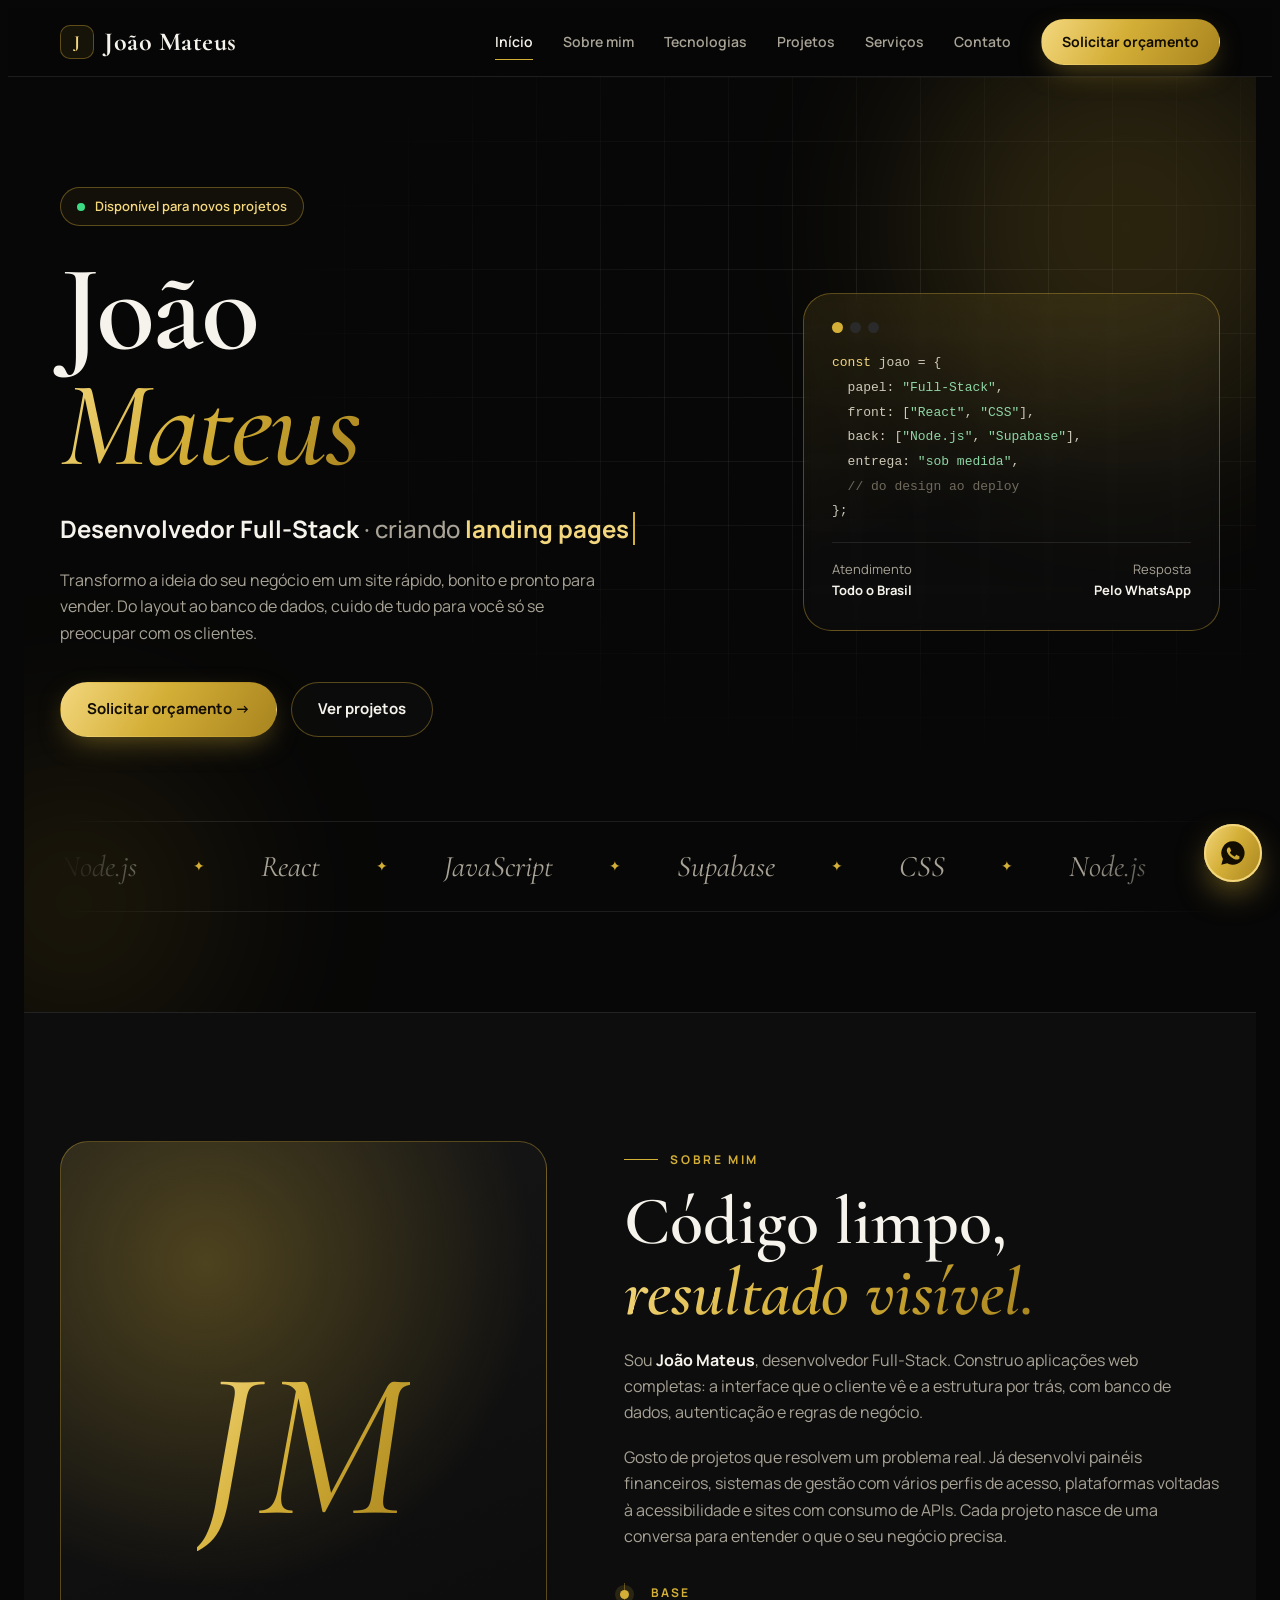
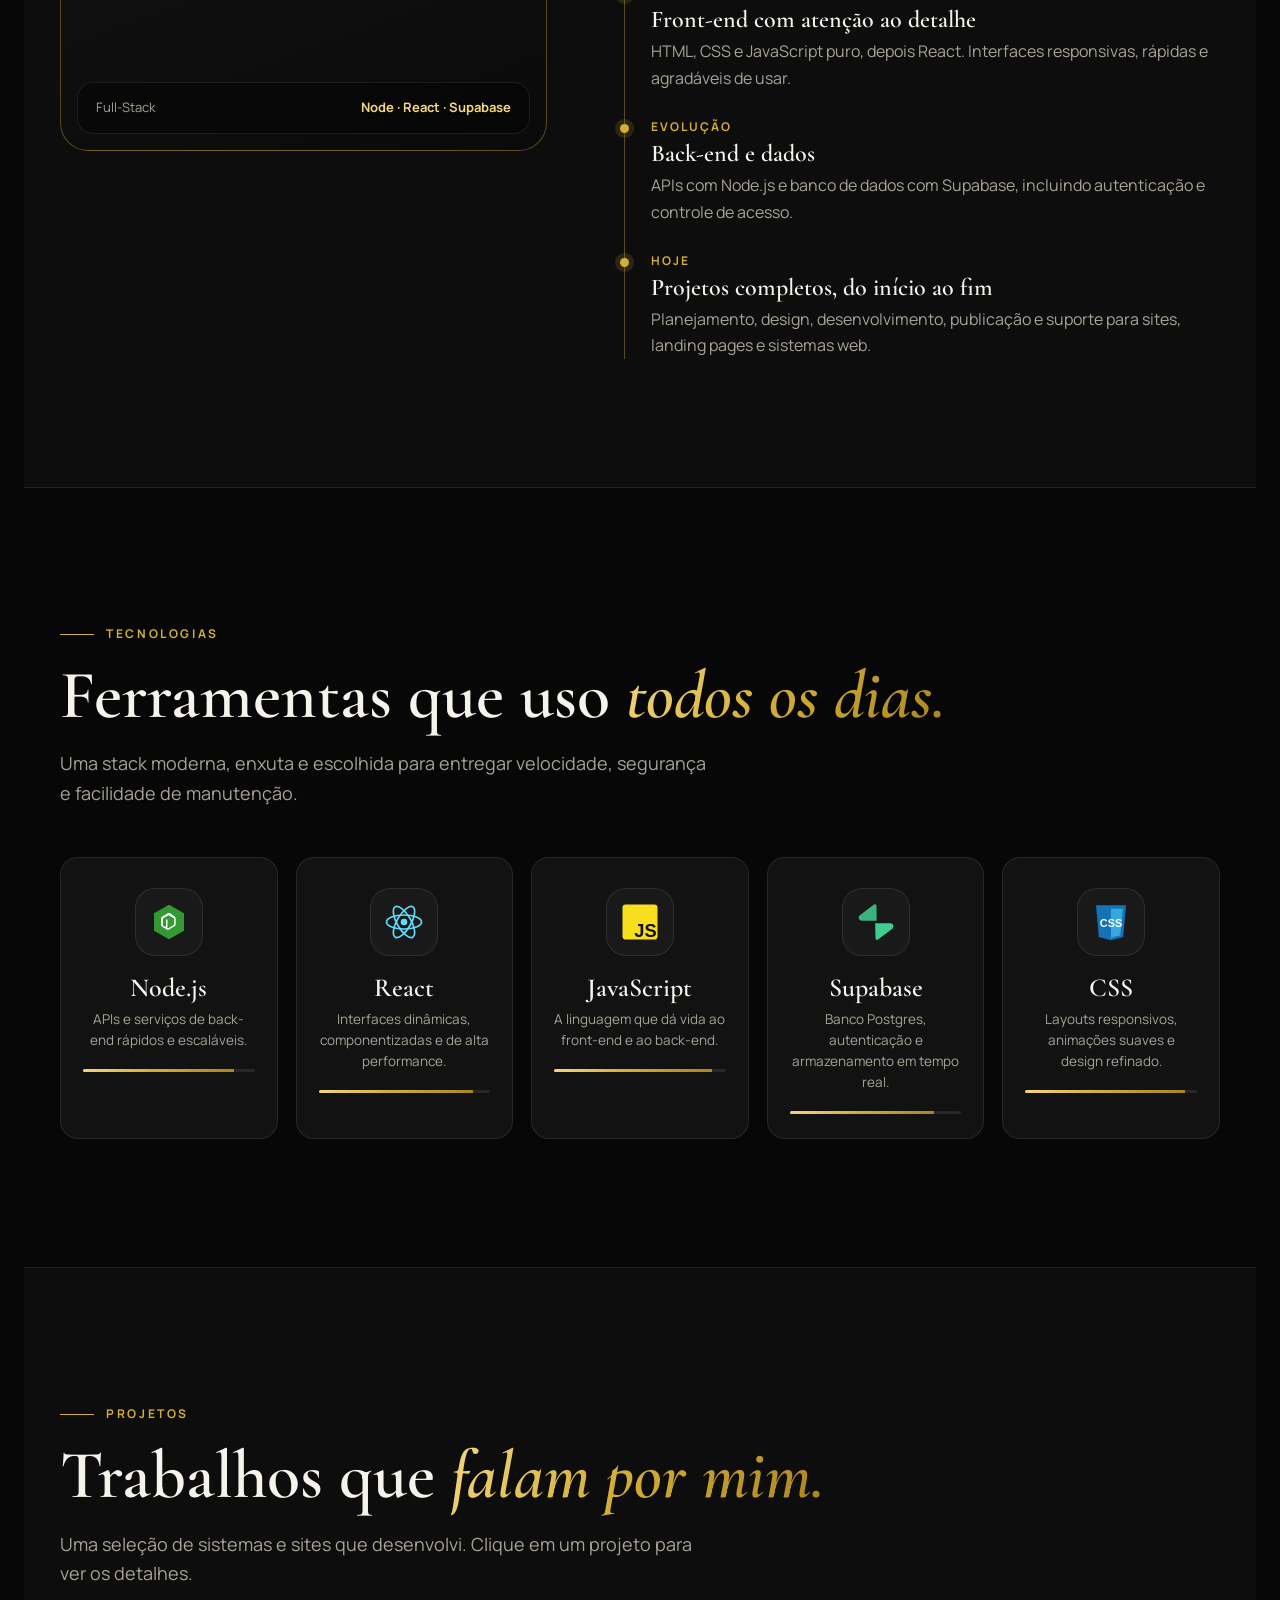
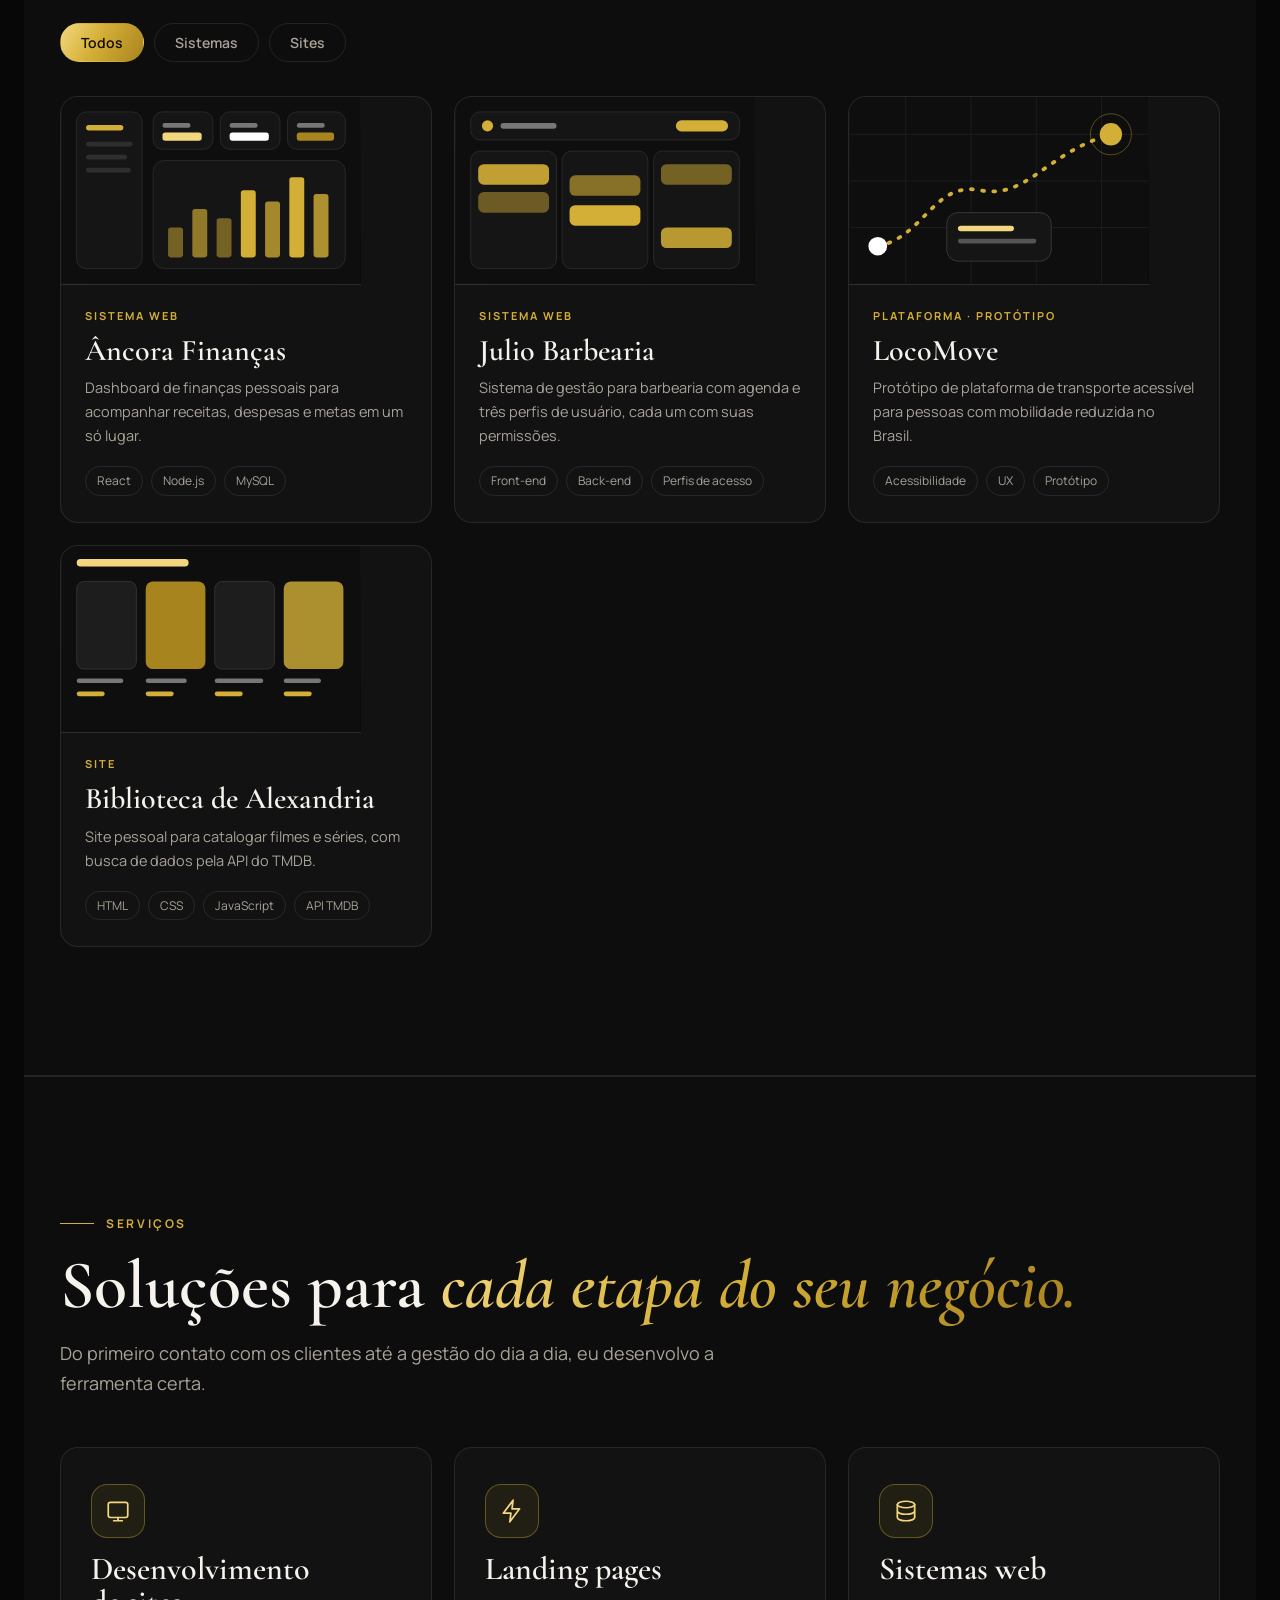
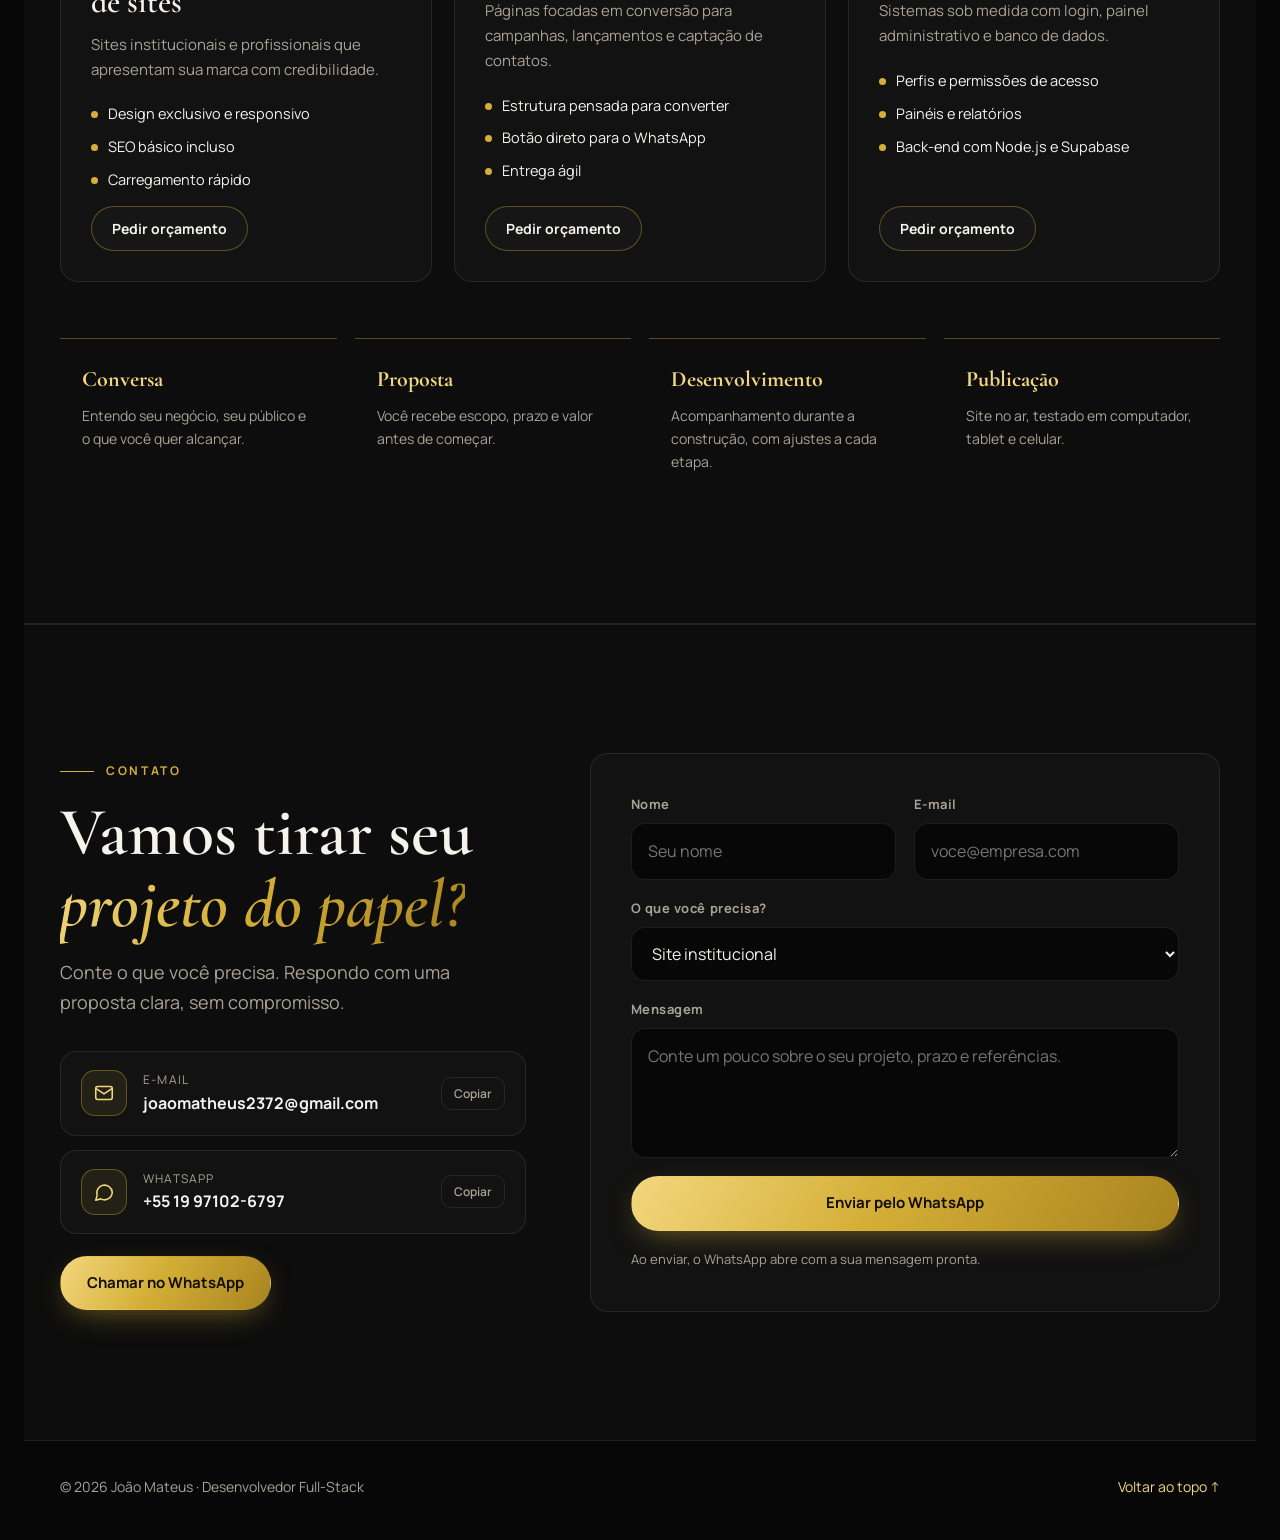
==== jm.html @ 93f143b0 "Add files via upload" ====
<!doctype html>
<html lang="pt-BR">
<head>
<meta charset="utf-8">
<meta name="viewport" content="width=device-width, initial-scale=1">
<title>João Mateus Dev</title>
<meta name="claude:viewport-fit-sides" content="cover">
<meta name="description" content="João Mateus, desenvolvedor Full-Stack. Sites, landing pages e sistemas web sob medida com Node.js, React, JavaScript, Supabase e CSS. Peça seu orçamento.">
<meta name="keywords" content="desenvolvedor full-stack, criação de sites, landing page, sistemas web, React, Node.js, Supabase, freelancer">
<meta name="author" content="João Mateus">
<meta property="og:title" content="João Mateus | Desenvolvedor Full-Stack">
<meta property="og:description" content="Sites, landing pages e sistemas web sob medida. Peça seu orçamento.">
<meta property="og:type" content="website">
<meta property="og:locale" content="pt_BR">
<script type="application/ld+json">{"@context":"https://schema.org","@type":"Person","name":"João Mateus","jobTitle":"Desenvolvedor Full-Stack","email":"joaomatheus2372@gmail.com","telephone":"+55 19 97102-6797","knowsAbout":["Node.js","React","JavaScript","Supabase","CSS"]}</script>
<link rel="preconnect" href="https://fonts.googleapis.com">
<link rel="preconnect" href="https://fonts.gstatic.com" crossorigin>
<link rel="stylesheet" href="https://fonts.googleapis.com/css2?family=Cormorant+Garamond:ital,wght@0,500;0,600;0,700;1,500;1,600&family=Manrope:wght@400;500;600;700;800&display=swap">
<link rel="stylesheet" href="css/style.css">
<script src="js/main.js" defer></script>
</head>
<body>

<header class="nav">
  <div class="nav-in">
    <a href="#inicio" class="logo" aria-label="João Mateus, início"><i>J</i>João Mateus</a>
    <nav class="menu" id="menu" aria-label="Principal">
      <a class="l on" href="#inicio">Início</a>
      <a class="l" href="#sobre">Sobre mim</a>
      <a class="l" href="#tecnologias">Tecnologias</a>
      <a class="l" href="#projetos">Projetos</a>
      <a class="l" href="#servicos">Serviços</a>
      <a class="l" href="#contato">Contato</a>
      <a class="btn btn-gold sm" href="#contato">Solicitar orçamento</a>
    </nav>
    <button class="burger" id="burger" aria-label="Abrir menu" aria-expanded="false">☰</button>
  </div>
</header>

<main>
<!-- INÍCIO -->
<section id="inicio">
  <div class="hero-bg" aria-hidden="true"><div class="orb a"></div><div class="orb b"></div></div>
  <div class="wrap">
    <div class="hero-grid">
      <div class="hero">
        <span class="badge up"><span class="dot"></span>Disponível para novos projetos</span>
        <h1 class="up d1">João<br><em class="gold">Mateus</em></h1>
        <p class="role up d2"><b>Desenvolvedor Full-Stack</b> · criando <span class="typed" id="typed">sistemas web</span></p>
        <p class="sub up d3">Transformo a ideia do seu negócio em um site rápido, bonito e pronto para vender. Do layout ao banco de dados, cuido de tudo para você só se preocupar com os clientes.</p>
        <div class="cta up d4">
          <a class="btn btn-gold" href="#contato">Solicitar orçamento →</a>
          <a class="btn btn-line" href="#projetos">Ver projetos</a>
        </div>
      </div>
      <aside class="hero-card up d3" aria-label="Resumo">
        <div class="dots" aria-hidden="true"><i></i><i></i><i></i></div>
        <div class="code" aria-hidden="true">
<span class="k">const</span> joao = {<br>
&nbsp;&nbsp;papel: <span class="s">"Full-Stack"</span>,<br>
&nbsp;&nbsp;front: [<span class="s">"React"</span>, <span class="s">"CSS"</span>],<br>
&nbsp;&nbsp;back: [<span class="s">"Node.js"</span>, <span class="s">"Supabase"</span>],<br>
&nbsp;&nbsp;entrega: <span class="s">"sob medida"</span>,<br>
&nbsp;&nbsp;<span class="c">// do design ao deploy</span><br>
};</div>
        <div class="avail"><span>Atendimento<br><strong>Todo o Brasil</strong></span><span class="avail-response">Resposta<br><strong>Pelo WhatsApp</strong></span></div>
      </aside>
    </div>
    <div class="marquee" aria-hidden="true">
      <div class="track">
        <span>Node.js</span><span>React</span><span>JavaScript</span><span>Supabase</span><span>CSS</span>
        <span>Node.js</span><span>React</span><span>JavaScript</span><span>Supabase</span><span>CSS</span>
        <span>Node.js</span><span>React</span><span>JavaScript</span><span>Supabase</span><span>CSS</span>
        <span>Node.js</span><span>React</span><span>JavaScript</span><span>Supabase</span><span>CSS</span>
      </div>
    </div>
  </div>
</section>

<!-- SOBRE -->
<section id="sobre">
  <div class="wrap about">
    <div class="portrait rv" aria-hidden="true">
      <span class="mono gold">JM</span>
      <div class="tag"><span>Full-Stack</span><b>Node · React · Supabase</b></div>
    </div>
    <div class="rv">
      <span class="eyebrow">Sobre mim</span>
      <h2 class="h2">Código limpo, <em class="gold">resultado visível.</em></h2>
      <p>Sou <strong>João Mateus</strong>, desenvolvedor Full-Stack. Construo aplicações web completas: a interface que o cliente vê e a estrutura por trás, com banco de dados, autenticação e regras de negócio.</p>
      <p>Gosto de projetos que resolvem um problema real. Já desenvolvi painéis financeiros, sistemas de gestão com vários perfis de acesso, plataformas voltadas à acessibilidade e sites com consumo de APIs. Cada projeto nasce de uma conversa para entender o que o seu negócio precisa.</p>
      <div class="timeline">
        <div class="tl"><small>Base</small><h3>Front-end com atenção ao detalhe</h3><p>HTML, CSS e JavaScript puro, depois React. Interfaces responsivas, rápidas e agradáveis de usar.</p></div>
        <div class="tl"><small>Evolução</small><h3>Back-end e dados</h3><p>APIs com Node.js e banco de dados com Supabase, incluindo autenticação e controle de acesso.</p></div>
        <div class="tl"><small>Hoje</small><h3>Projetos completos, do início ao fim</h3><p>Planejamento, design, desenvolvimento, publicação e suporte para sites, landing pages e sistemas web.</p></div>
      </div>
    </div>
  </div>
</section>

<!-- TECNOLOGIAS -->
<section id="tecnologias">
  <div class="wrap">
    <span class="eyebrow rv">Tecnologias</span>
    <h2 class="h2 rv">Ferramentas que uso <em class="gold">todos os dias.</em></h2>
    <p class="lead rv">Uma stack moderna, enxuta e escolhida para entregar velocidade, segurança e facilidade de manutenção.</p>
    <div class="tech-grid">
      <article class="card tech rv" data-tilt>
        <div class="ico"><svg viewBox="0 0 24 24" aria-hidden="true"><path d="M12 1.6 3 6.8v10.4l9 5.2 9-5.2V6.8z" fill="#339933"/><path d="M12 6.6c-.3 0-.5.1-.7.2L8 8.7c-.4.2-.7.7-.7 1.2v3.8c0 .5.3 1 .7 1.2l1 .6c.5.2.7.2.9.2.8 0 1.2-.5 1.2-1.3v-3.7c0-.1-.1-.2-.2-.2h-.5c-.1 0-.2.1-.2.2v3.7c0 .3-.3.6-.7.4l-1-.6c0 0-.1-.1-.1-.1V9.9l3.3-1.9h.1l3.3 1.9v3.8l-3.3 1.9c-.1.1-.3.1-.4 0l-.8-.5c-.1 0-.1 0-.2 0-.4.2-.5.3-.9.4-.1 0-.2.1 0 .3l1.100.7c.2.100.5.2.7.2.3 0 .5-.1.7-.2l3.300-1.900c.4-.2.7-.7.7-1.200V9.900c0-.5-.3-1-.7-1.200L12.700 6.800c-.2-.1-.4-.2-.7-.2z" fill="#fff"/></svg></div>
        <h3>Node.js</h3><p>APIs e serviços de back-end rápidos e escaláveis.</p>
        <div class="bar"><i class="level-88"></i></div>
      </article>
      <article class="card tech rv" data-tilt>
        <div class="ico"><svg viewBox="-12 -12 24 24" aria-hidden="true"><g fill="none" stroke="#61DAFB" stroke-width="1"><ellipse rx="10.5" ry="4.2"/><ellipse rx="10.5" ry="4.2" transform="rotate(60)"/><ellipse rx="10.5" ry="4.2" transform="rotate(120)"/></g><circle r="2" fill="#61DAFB"/></svg></div>
        <h3>React</h3><p>Interfaces dinâmicas, componentizadas e de alta performance.</p>
        <div class="bar"><i class="level-90"></i></div>
      </article>
      <article class="card tech rv" data-tilt>
        <div class="ico"><svg viewBox="0 0 24 24" aria-hidden="true"><rect x="1.5" y="1.5" width="21" height="21" rx="2" fill="#F7DF1E"/><text x="22" y="21" text-anchor="end" font-family="Arial,sans-serif" font-weight="800" font-size="11" fill="#111">JS</text></svg></div>
        <h3>JavaScript</h3><p>A linguagem que dá vida ao front-end e ao back-end.</p>
        <div class="bar"><i class="level-92"></i></div>
      </article>
      <article class="card tech rv" data-tilt>
        <div class="ico"><svg viewBox="0 0 24 24" aria-hidden="true"><path d="M13.4 22.3c-.5.7-1.7.3-1.7-.6l-.2-8.900h9.100c1.600 0 2.500 1.900 1.400 3.100z" fill="#3ECF8E"/><path d="M10.600 1.700c.5-.7 1.700-.3 1.700.6l.1 8.900H3.500c-1.600 0-2.500-1.900-1.400-3.100z" fill="#3ECF8E" opacity=".85"/></svg></div>
        <h3>Supabase</h3><p>Banco Postgres, autenticação e armazenamento em tempo real.</p>
        <div class="bar"><i class="level-84"></i></div>
      </article>
      <article class="card tech rv" data-tilt>
        <div class="ico"><svg viewBox="0 0 24 24" aria-hidden="true"><path d="M3 2l1.700 19L12 23l7.300-2L21 2z" fill="#1572B6"/><path d="M12 4v17.600l5.600-1.600L19.100 4z" fill="#33A9DC"/><text x="12" y="15" text-anchor="middle" font-family="Arial,sans-serif" font-weight="800" font-size="6.500" fill="#fff">CSS</text></svg></div>
        <h3>CSS</h3><p>Layouts responsivos, animações suaves e design refinado.</p>
        <div class="bar"><i class="level-93"></i></div>
      </article>
    </div>
  </div>
</section>

<!-- PROJETOS -->
<section id="projetos">
  <div class="wrap">
    <span class="eyebrow rv">Projetos</span>
    <h2 class="h2 rv">Trabalhos que <em class="gold">falam por mim.</em></h2>
    <p class="lead rv">Uma seleção de sistemas e sites que desenvolvi. Clique em um projeto para ver os detalhes.</p>
    <div class="filters rv" role="group" aria-label="Filtrar projetos">
      <button class="chip" data-f="all" aria-pressed="true">Todos</button>
      <button class="chip" data-f="sistema" aria-pressed="false">Sistemas</button>
      <button class="chip" data-f="site" aria-pressed="false">Sites</button>
    </div>
    <div class="proj-grid">
      <button class="card proj rv" data-cat="sistema" data-id="ancora" aria-label="Abrir detalhes de Âncora Finanças">
        <div class="shot"><svg viewBox="0 0 320 200" aria-hidden="true"><rect width="320" height="200" fill="#0e0e0e"/><rect x="16" y="16" width="70" height="168" rx="10" fill="#151515" stroke="#2a2a2a"/><rect x="26" y="30" width="40" height="6" rx="3" fill="#d4af37"/><rect x="26" y="48" width="50" height="5" rx="2.500" fill="#2e2e2e"/><rect x="26" y="62" width="44" height="5" rx="2.500" fill="#2e2e2e"/><rect x="26" y="76" width="48" height="5" rx="2.500" fill="#2e2e2e"/><rect x="98" y="16" width="64" height="40" rx="10" fill="#151515" stroke="#2a2a2a"/><rect x="108" y="28" width="30" height="5" rx="2.500" fill="#777"/><rect x="108" y="38" width="42" height="9" rx="3" fill="#f3d77e"/><rect x="170" y="16" width="64" height="40" rx="10" fill="#151515" stroke="#2a2a2a"/><rect x="180" y="28" width="30" height="5" rx="2.500" fill="#777"/><rect x="180" y="38" width="42" height="9" rx="3" fill="#fff"/><rect x="242" y="16" width="62" height="40" rx="10" fill="#151515" stroke="#2a2a2a"/><rect x="252" y="28" width="30" height="5" rx="2.500" fill="#777"/><rect x="252" y="38" width="40" height="9" rx="3" fill="#a8841f"/><rect x="98" y="68" width="206" height="116" rx="12" fill="#151515" stroke="#2a2a2a"/><g fill="#d4af37"><rect x="114" y="140" width="16" height="32" rx="3" opacity=".5"/><rect x="140" y="120" width="16" height="52" rx="3" opacity=".65"/><rect x="166" y="130" width="16" height="42" rx="3" opacity=".5"/><rect x="192" y="100" width="16" height="72" rx="3"/><rect x="218" y="112" width="16" height="60" rx="3" opacity=".75"/><rect x="244" y="86" width="16" height="86" rx="3"/><rect x="270" y="104" width="16" height="68" rx="3" opacity=".8"/></g></svg></div>
        <div class="proj-body"><small>Sistema web</small><h3>Âncora Finanças</h3><p>Dashboard de finanças pessoais para acompanhar receitas, despesas e metas em um só lugar.</p><div class="tags"><span>React</span><span>Node.js</span><span>MySQL</span></div></div>
      </button>
      <button class="card proj rv" data-cat="sistema" data-id="barbearia" aria-label="Abrir detalhes de Julio Barbearia">
        <div class="shot"><svg viewBox="0 0 320 200" aria-hidden="true"><rect width="320" height="200" fill="#0e0e0e"/><rect x="16" y="16" width="288" height="30" rx="10" fill="#151515" stroke="#2a2a2a"/><circle cx="34" cy="31" r="6" fill="#d4af37"/><rect x="48" y="28" width="60" height="6" rx="3" fill="#777"/><rect x="236" y="25" width="56" height="12" rx="6" fill="#d4af37"/><g stroke="#2a2a2a" fill="#151515"><rect x="16" y="58" width="92" height="126" rx="10"/><rect x="114" y="58" width="92" height="126" rx="10"/><rect x="212" y="58" width="92" height="126" rx="10"/></g><g fill="#d4af37"><rect x="24" y="72" width="76" height="22" rx="6" opacity=".9"/><rect x="24" y="102" width="76" height="22" rx="6" opacity=".45"/><rect x="122" y="84" width="76" height="22" rx="6" opacity=".6"/><rect x="122" y="116" width="76" height="22" rx="6"/><rect x="220" y="72" width="76" height="22" rx="6" opacity=".5"/><rect x="220" y="140" width="76" height="22" rx="6" opacity=".85"/></g></svg></div>
        <div class="proj-body"><small>Sistema web</small><h3>Julio Barbearia</h3><p>Sistema de gestão para barbearia com agenda e três perfis de usuário, cada um com suas permissões.</p><div class="tags"><span>Front-end</span><span>Back-end</span><span>Perfis de acesso</span></div></div>
      </button>
      <button class="card proj rv" data-cat="sistema" data-id="locomove" aria-label="Abrir detalhes de LocoMove">
        <div class="shot"><svg viewBox="0 0 320 200" aria-hidden="true"><rect width="320" height="200" fill="#0e0e0e"/><g stroke="#1f1f1f" stroke-width="1"><path d="M0 40H320M0 90H320M0 140H320M60 0V200M130 0V200M200 0V200M270 0V200"/></g><path d="M30 160C80 150 90 90 140 100S210 60 280 40" fill="none" stroke="#d4af37" stroke-width="4" stroke-linecap="round" stroke-dasharray="2 10"/><circle cx="30" cy="160" r="10" fill="#fff"/><circle cx="280" cy="40" r="12" fill="#d4af37"/><circle cx="280" cy="40" r="22" fill="none" stroke="#d4af37" opacity=".4"/><rect x="104" y="124" width="112" height="52" rx="12" fill="#151515" stroke="#3a3a3a"/><rect x="116" y="138" width="60" height="6" rx="3" fill="#f3d77e"/><rect x="116" y="152" width="84" height="5" rx="2.500" fill="#555"/></svg></div>
        <div class="proj-body"><small>Plataforma · Protótipo</small><h3>LocoMove</h3><p>Protótipo de plataforma de transporte acessível para pessoas com mobilidade reduzida no Brasil.</p><div class="tags"><span>Acessibilidade</span><span>UX</span><span>Protótipo</span></div></div>
      </button>
      <button class="card proj rv" data-cat="site" data-id="biblioteca" aria-label="Abrir detalhes de Biblioteca de Alexandria">
        <div class="shot"><svg viewBox="0 0 320 200" aria-hidden="true"><rect width="320" height="200" fill="#0e0e0e"/><rect x="16" y="14" width="120" height="8" rx="4" fill="#f3d77e"/><g><rect x="16" y="38" width="64" height="94" rx="8" fill="#1d1d1d" stroke="#333"/><rect x="90" y="38" width="64" height="94" rx="8" fill="#a8841f"/><rect x="164" y="38" width="64" height="94" rx="8" fill="#1d1d1d" stroke="#333"/><rect x="238" y="38" width="64" height="94" rx="8" fill="#d4af37" opacity=".8"/></g><g fill="#777"><rect x="16" y="142" width="50" height="5" rx="2.500"/><rect x="90" y="142" width="44" height="5" rx="2.500"/><rect x="164" y="142" width="52" height="5" rx="2.500"/><rect x="238" y="142" width="40" height="5" rx="2.500"/></g><g fill="#d4af37"><rect x="16" y="156" width="30" height="5" rx="2.500"/><rect x="90" y="156" width="30" height="5" rx="2.500"/><rect x="164" y="156" width="30" height="5" rx="2.500"/><rect x="238" y="156" width="30" height="5" rx="2.500"/></g></svg></div>
        <div class="proj-body"><small>Site</small><h3>Biblioteca de Alexandria</h3><p>Site pessoal para catalogar filmes e séries, com busca de dados pela API do TMDB.</p><div class="tags"><span>HTML</span><span>CSS</span><span>JavaScript</span><span>API TMDB</span></div></div>
      </button>
    </div>
  </div>
</section>

<!-- SERVIÇOS -->
<section id="servicos">
  <div class="wrap">
    <span class="eyebrow rv">Serviços</span>
    <h2 class="h2 rv">Soluções para <em class="gold">cada etapa do seu negócio.</em></h2>
    <p class="lead rv">Do primeiro contato com os clientes até a gestão do dia a dia, eu desenvolvo a ferramenta certa.</p>
    <div class="srv-grid">
      <article class="card srv rv">
        <div class="n"><svg viewBox="0 0 24 24" aria-hidden="true"><rect x="3" y="4" width="18" height="14" rx="2"/><path d="M8 21h8M12 18v3"/></svg></div>
        <h3>Desenvolvimento de sites</h3>
        <p>Sites institucionais e profissionais que apresentam sua marca com credibilidade.</p>
        <ul><li>Design exclusivo e responsivo</li><li>SEO básico incluso</li><li>Carregamento rápido</li></ul>
        <a class="btn btn-line sm" href="#contato" data-svc="site institucional">Pedir orçamento</a>
      </article>
      <article class="card srv rv">
        <div class="n"><svg viewBox="0 0 24 24" aria-hidden="true"><path d="M13 2 4 14h7l-1 8 9-12h-7z"/></svg></div>
        <h3>Landing pages</h3>
        <p>Páginas focadas em conversão para campanhas, lançamentos e captação de contatos.</p>
        <ul><li>Estrutura pensada para converter</li><li>Botão direto para o WhatsApp</li><li>Entrega ágil</li></ul>
        <a class="btn btn-line sm" href="#contato" data-svc="landing page">Pedir orçamento</a>
      </article>
      <article class="card srv rv">
        <div class="n"><svg viewBox="0 0 24 24" aria-hidden="true"><ellipse cx="12" cy="6" rx="8" ry="3"/><path d="M4 6v6c0 1.700 3.600 3 8 3s8-1.300 8-3V6M4 12v6c0 1.700 3.600 3 8 3s8-1.300 8-3v-6"/></svg></div>
        <h3>Sistemas web</h3>
        <p>Sistemas sob medida com login, painel administrativo e banco de dados.</p>
        <ul><li>Perfis e permissões de acesso</li><li>Painéis e relatórios</li><li>Back-end com Node.js e Supabase</li></ul>
        <a class="btn btn-line sm" href="#contato" data-svc="sistema web">Pedir orçamento</a>
      </article>
    </div>
    <div class="process">
      <div class="step rv"><b>Conversa</b><p>Entendo seu negócio, seu público e o que você quer alcançar.</p></div>
      <div class="step rv"><b>Proposta</b><p>Você recebe escopo, prazo e valor antes de começar.</p></div>
      <div class="step rv"><b>Desenvolvimento</b><p>Acompanhamento durante a construção, com ajustes a cada etapa.</p></div>
      <div class="step rv"><b>Publicação</b><p>Site no ar, testado em computador, tablet e celular.</p></div>
    </div>
  </div>
</section>

<!-- CONTATO -->
<section id="contato">
  <div class="wrap contact">
    <div class="rv">
      <span class="eyebrow">Contato</span>
      <h2 class="h2">Vamos tirar seu <em class="gold">projeto do papel?</em></h2>
      <p class="lead">Conte o que você precisa. Respondo com uma proposta clara, sem compromisso.</p>
      <div class="ctt-list">
        <div class="ctt"><span class="ic"><svg viewBox="0 0 24 24" aria-hidden="true"><rect x="3" y="5" width="18" height="14" rx="2"/><path d="m3 7 9 6 9-6"/></svg></span><div><small>E-mail</small><span class="v" id="mail">joaomatheus2372@gmail.com</span></div><button class="copy" data-copy="joaomatheus2372@gmail.com">Copiar</button></div>
        <div class="ctt"><span class="ic"><svg viewBox="0 0 24 24" aria-hidden="true"><path d="M21 12a8.500 8.500 0 0 1-12.500 7.500L3 21l1.500-5.300A8.500 8.500 0 1 1 21 12z"/></svg></span><div><small>WhatsApp</small><span class="v">+55 19 97102-6797</span></div><button class="copy" data-copy="+55 19 97102-6797">Copiar</button></div>
      </div>
      <a class="btn btn-gold" id="waDirect" href="https://wa.me/5519971026797" target="_blank" rel="noopener">Chamar no WhatsApp</a>
    </div>
    <form class="card rv" id="form" novalidate>
      <div class="row">
        <div class="field"><label for="nome">Nome</label><input id="nome" name="nome" autocomplete="name" placeholder="Seu nome" required></div>
        <div class="field"><label for="email">E-mail</label><input id="email" name="email" type="email" autocomplete="email" placeholder="voce@empresa.com" required></div>
      </div>
      <div class="field"><label for="tipo">O que você precisa?</label>
        <select id="tipo" name="tipo"><option>Site institucional</option><option>Landing page</option><option>Sistema web</option><option>Outro projeto</option></select></div>
      <div class="field"><label for="msg">Mensagem</label><textarea id="msg" name="msg" placeholder="Conte um pouco sobre o seu projeto, prazo e referências." required></textarea></div>
      <a class="btn btn-gold" id="send" href="https://wa.me/5519971026797" target="_blank" rel="noopener">Enviar pelo WhatsApp</a>
      <p class="hint" id="hint" role="status">Ao enviar, o WhatsApp abre com a sua mensagem pronta.</p>
    </form>
  </div>
</section>
</main>

<footer><div class="foot"><span>© <span id="yr">2026</span> João Mateus · Desenvolvedor Full-Stack</span><a href="#inicio" class="back-to-top">Voltar ao topo ↑</a></div></footer>

<a class="wa" href="https://wa.me/5519971026797?text=Ol%C3%A1%20Jo%C3%A3o%2C%20vi%20seu%20portf%C3%B3lio%20e%20gostaria%20de%20um%20or%C3%A7amento." target="_blank" rel="noopener" aria-label="Falar no WhatsApp"><svg viewBox="0 0 24 24" aria-hidden="true"><path d="M12 2a10 10 0 0 0-8.600 15.100L2 22l5-1.300A10 10 0 1 0 12 2zm5.800 14.200c-.2.700-1.400 1.300-1.900 1.400-.5.100-1.100.1-1.800-.1-.4-.1-.9-.3-1.600-.6-2.800-1.200-4.600-4-4.700-4.200-.1-.2-1.100-1.500-1.100-2.800s.7-2 1-2.300c.2-.3.500-.3.700-.3h.5c.2 0 .4 0 .6.500l.8 1.900c.1.200.1.400 0 .5l-.3.500-.4.400c-.1.200-.3.300-.1.600.2.300.7 1.200 1.500 1.900 1 .9 1.900 1.200 2.200 1.300.3.100.4.100.6-.1l.8-1c.2-.3.400-.2.600-.1l1.800.9c.3.100.5.200.5.300.1.200.1.800-.1 1.400z"/></svg></a>

<dialog id="dlg" aria-labelledby="dt">
  <button class="dlg-x" id="dx" aria-label="Fechar">✕</button>
  <div class="shot" id="dshot"></div>
  <div class="dlg-body">
    <small class="eyebrow" id="dcat"></small>
    <h3 id="dt"></h3>
    <p id="dd"></p>
    <ul id="dl"></ul>
    <div class="tags" id="dtags"></div>
    <a class="btn btn-gold" id="dcta" href="#" target="_blank" rel="noopener">Conversar sobre este projeto</a>
  </div>
</dialog>


</body>
</html>
---- css/style.css ----
/* Conceito: luxo editorial escuro. Título serifado enorme alinhado à esquerda, fio dourado como eixo, cards de vidro fumê com brilho que segue o cursor. */
:root{
  --bg:#070707; --bg2:#0d0d0d; --surface:#121212; --surface2:#181818;
  --line:rgba(255,255,255,.09); --line-gold:rgba(212,175,55,.38);
  --fg:#f6f3ec; --muted:#a8a396;
  --gold:#d4af37; --gold-hi:#f3d77e; --gold-lo:#8a6d1c;
  --gold-grad:linear-gradient(120deg,#f3d77e 0%,#d4af37 45%,#a8841f 100%);
  --font-display:"Cormorant Garamond","Times New Roman",serif;
  --font-body:"Manrope",system-ui,-apple-system,"Segoe UI",sans-serif;
  --radius:18px; --ease:cubic-bezier(.22,.8,.24,1);
  color-scheme:dark;
}
*,*::before,*::after{box-sizing:border-box}
html{scroll-behavior:smooth;scroll-padding-top:84px}
body{background:var(--bg);color:var(--fg);font-family:var(--font-body);font-size:16px;line-height:1.65;-webkit-font-smoothing:antialiased;
  padding-block:0;padding-left:max(16px,env(safe-area-inset-left,0px));padding-right:max(16px,env(safe-area-inset-right,0px));overflow-x:hidden}
body::before{content:"";position:fixed;inset:0 0 auto;height:env(safe-area-inset-top,0px);background:var(--bg);z-index:60}
a{color:inherit;text-decoration:none}
h1,h2,h3{font-family:var(--font-display);font-weight:600;line-height:1.05;margin:0;text-wrap:balance}
p{margin:0}
.wrap{width:100%;max-width:1160px;margin-inline:auto}
section{padding-block:clamp(72px,10vw,130px);position:relative}
:focus-visible{outline:2px solid var(--gold-hi);outline-offset:3px;border-radius:6px}
.gold{background:var(--gold-grad);-webkit-background-clip:text;background-clip:text;color:transparent}
.eyebrow{display:inline-flex;align-items:center;gap:12px;font-size:12px;font-weight:700;letter-spacing:.22em;text-transform:uppercase;color:var(--gold)}
.eyebrow::before{content:"";width:34px;height:1px;background:var(--gold)}
.h2{font-size:clamp(38px,6vw,68px);margin-top:16px}
.lead{color:var(--muted);max-width:60ch;margin-top:18px;font-size:clamp(16px,1.6vw,18px)}

/* Header */
header.nav{position:sticky;top:env(safe-area-inset-top,0px);z-index:50;margin-inline:calc(-1*max(16px,env(safe-area-inset-left,0px)));padding-inline:max(16px,env(safe-area-inset-left,0px));
  background:rgba(7,7,7,.72);backdrop-filter:blur(16px);-webkit-backdrop-filter:blur(16px);border-bottom:1px solid var(--line);transition:background .3s}
.nav-in{display:flex;align-items:center;justify-content:space-between;height:68px;max-width:1160px;margin-inline:auto;gap:16px}
.logo{font-family:var(--font-display);font-size:26px;font-weight:700;letter-spacing:.02em;display:flex;align-items:center;gap:10px}
.logo i{display:grid;place-items:center;width:34px;height:34px;border-radius:10px;border:1px solid var(--line-gold);font-style:normal;font-size:17px;color:var(--gold-hi);background:rgba(212,175,55,.08)}
.menu{display:flex;gap:30px;align-items:center}
.menu a.l{font-size:14px;font-weight:600;color:var(--muted);position:relative;padding-block:6px;transition:color .25s}
.menu a.l::after{content:"";position:absolute;left:0;bottom:0;height:1px;width:100%;background:var(--gold);transform:scaleX(0);transform-origin:left;transition:transform .4s var(--ease)}
.menu a.l:hover,.menu a.l.on{color:var(--fg)}
.menu a.l:hover::after,.menu a.l.on::after{transform:scaleX(1)}
.burger{display:none;background:none;border:1px solid var(--line);color:var(--fg);width:44px;height:44px;border-radius:12px;cursor:pointer;font-size:18px}

/* Buttons */
.btn{display:inline-flex;align-items:center;justify-content:center;gap:10px;padding:14px 26px;border-radius:999px;font-weight:700;font-size:15px;border:1px solid transparent;cursor:pointer;font-family:inherit;position:relative;overflow:hidden;transition:transform .3s var(--ease),box-shadow .3s,background .3s,color .3s,border-color .3s}
.btn-gold{background:var(--gold-grad);color:#120d00;box-shadow:0 10px 30px -10px rgba(212,175,55,.55)}
.btn-gold::after{content:"";position:absolute;inset:0;background:linear-gradient(100deg,transparent 30%,rgba(255,255,255,.55) 50%,transparent 70%);transform:translateX(-120%);transition:transform .7s var(--ease)}
.btn-gold:hover{transform:translateY(-3px);box-shadow:0 18px 40px -12px rgba(212,175,55,.7)}
.btn-gold:hover::after{transform:translateX(120%)}
.btn-line{border-color:var(--line-gold);color:var(--fg);background:rgba(255,255,255,.02)}
.btn-line:hover{border-color:var(--gold-hi);color:var(--gold-hi);transform:translateY(-3px);background:rgba(212,175,55,.07)}
.btn.sm{padding:10px 20px;font-size:14px}

/* Hero */
#inicio{padding-top:clamp(56px,9vw,110px);padding-bottom:clamp(56px,8vw,100px);overflow:hidden}
.hero-bg{position:absolute;inset:0;pointer-events:none;overflow:hidden}
.hero-bg::before{content:"";position:absolute;inset:0;background-image:linear-gradient(var(--line) 1px,transparent 1px),linear-gradient(90deg,var(--line) 1px,transparent 1px);background-size:64px 64px;mask-image:radial-gradient(ellipse 70% 60% at 70% 30%,#000 0%,transparent 75%);-webkit-mask-image:radial-gradient(ellipse 70% 60% at 70% 30%,#000 0%,transparent 75%)}
.orb{position:absolute;border-radius:50%;filter:blur(90px);opacity:.5;animation:float 14s ease-in-out infinite}
.orb.a{width:420px;height:420px;background:rgba(212,175,55,.35);right:-80px;top:-60px}
.orb.b{width:300px;height:300px;background:rgba(138,109,28,.35);left:-100px;bottom:-40px;animation-delay:-6s}
@keyframes float{0%,100%{transform:translate(0,0)}50%{transform:translate(-30px,40px)}}
.hero-grid{display:grid;grid-template-columns:1.25fr .75fr;gap:48px;align-items:center;position:relative}
.badge{display:inline-flex;align-items:center;gap:10px;padding:8px 16px;border:1px solid var(--line-gold);border-radius:999px;font-size:13px;font-weight:600;color:var(--gold-hi);background:rgba(212,175,55,.06)}
.badge .dot{width:8px;height:8px;border-radius:50%;background:#3ddc84;box-shadow:0 0 0 0 rgba(61,220,132,.6);animation:pulse 2s infinite}
@keyframes pulse{70%{box-shadow:0 0 0 10px rgba(61,220,132,0)}100%{box-shadow:0 0 0 0 rgba(61,220,132,0)}}
h1{font-size:clamp(54px,9.5vw,128px);letter-spacing:-.02em;margin-top:26px;line-height:.95}
h1 em{font-style:italic;font-weight:500}
.role{font-size:clamp(18px,2.4vw,24px);margin-top:26px;color:var(--muted);font-weight:500}
.role b{color:var(--fg);font-weight:700}
.typed{color:var(--gold-hi);font-weight:700;border-right:2px solid var(--gold);padding-right:4px;animation:caret 1s steps(1) infinite}
@keyframes caret{50%{border-color:transparent}}
.hero p.sub{max-width:54ch;color:var(--muted);margin-top:18px}
.cta{display:flex;gap:14px;flex-wrap:wrap;margin-top:36px}
.hero-card{position:relative;border:1px solid var(--line-gold);border-radius:28px;padding:28px;background:linear-gradient(160deg,rgba(212,175,55,.12),rgba(255,255,255,.02) 55%);backdrop-filter:blur(6px);overflow:hidden}
.code{font-family:ui-monospace,"SF Mono",Menlo,Consolas,monospace;font-size:13px;line-height:1.9;color:#cfc9b8}
.code .k{color:var(--gold-hi)} .code .s{color:#8fd6a5} .code .c{color:#6f6a5c}
.dots{display:flex;gap:7px;margin-bottom:18px}.dots i{width:11px;height:11px;border-radius:50%;background:#2a2a2a}.dots i:first-child{background:var(--gold)}
.avail{margin-top:18px;padding-top:16px;border-top:1px solid var(--line);display:flex;justify-content:space-between;gap:12px;font-size:13px;color:var(--muted)}
.avail strong{color:var(--fg)}
.marquee{margin-top:clamp(48px,7vw,84px);border-block:1px solid var(--line);overflow:hidden;position:relative;mask-image:linear-gradient(90deg,transparent,#000 12%,#000 88%,transparent);-webkit-mask-image:linear-gradient(90deg,transparent,#000 12%,#000 88%,transparent)}
.track{display:flex;gap:56px;width:max-content;padding-block:20px;animation:slide 26s linear infinite}
.track span{font-family:var(--font-display);font-size:30px;font-style:italic;color:var(--muted);white-space:nowrap;display:flex;align-items:center;gap:56px}
.track span::after{content:"✦";font-style:normal;font-size:14px;color:var(--gold)}
@keyframes slide{to{transform:translateX(-50%)}}

/* About */
#sobre{background:var(--bg2);border-block:1px solid var(--line)}
.about{display:grid;grid-template-columns:.9fr 1.1fr;gap:clamp(32px,6vw,80px);align-items:start}
.portrait{aspect-ratio:4/5;border-radius:28px;border:1px solid var(--line-gold);position:relative;overflow:hidden;background:radial-gradient(circle at 30% 20%,rgba(212,175,55,.3),transparent 55%),linear-gradient(160deg,#171717,#0a0a0a);display:grid;place-items:center}
.portrait .mono{font-family:var(--font-display);font-size:clamp(120px,18vw,210px);font-style:italic;line-height:1}
.portrait .tag{position:absolute;left:16px;right:16px;bottom:16px;padding:14px 18px;border-radius:16px;background:rgba(7,7,7,.75);backdrop-filter:blur(10px);border:1px solid var(--line);font-size:13px;color:var(--muted);display:flex;justify-content:space-between;gap:10px}
.portrait .tag b{color:var(--gold-hi)}
.about p{color:var(--muted);margin-top:18px}
.about p strong{color:var(--fg)}
.timeline{margin-top:34px;border-left:1px solid var(--line-gold);display:grid;gap:26px;padding-left:26px}
.tl{position:relative}
.tl::before{content:"";position:absolute;left:-31px;top:7px;width:9px;height:9px;border-radius:50%;background:var(--gold);box-shadow:0 0 0 5px rgba(212,175,55,.15)}
.tl h3{font-size:24px}
.tl small{display:block;font-size:12px;letter-spacing:.16em;text-transform:uppercase;color:var(--gold);font-weight:700;margin-bottom:4px}
.tl p{margin-top:6px}

/* Tech */
.tech-grid{display:grid;grid-template-columns:repeat(auto-fit,minmax(190px,1fr));gap:18px;margin-top:48px}
.card{position:relative;border:1px solid var(--line);border-radius:var(--radius);background:var(--surface);overflow:hidden;transition:border-color .4s,transform .4s var(--ease),box-shadow .4s;--mx:50%;--my:0%}
.card::before{content:"";position:absolute;inset:0;background:radial-gradient(380px circle at var(--mx) var(--my),rgba(212,175,55,.16),transparent 60%);opacity:0;transition:opacity .35s;pointer-events:none}
.card:hover{border-color:var(--line-gold);box-shadow:0 24px 60px -30px rgba(212,175,55,.45)}
.card:hover::before{opacity:1}
.tech{padding:30px 22px 24px;text-align:center;transform-style:preserve-3d}
.tech .ico{width:68px;height:68px;margin:0 auto 18px;display:grid;place-items:center;border-radius:20px;background:rgba(255,255,255,.03);border:1px solid var(--line);transition:transform .5s var(--ease),border-color .4s}
.tech:hover .ico{transform:translateY(-6px) scale(1.08) rotate(-4deg);border-color:var(--line-gold)}
.tech svg{width:40px;height:40px}
.tech h3{font-size:26px}
.tech p{font-size:13.5px;color:var(--muted);margin-top:8px;line-height:1.55}
.bar{height:3px;border-radius:3px;background:var(--line);margin-top:18px;overflow:hidden}
.bar i{display:block;height:100%;width:var(--w);background:var(--gold-grad);transform-origin:left;animation:grow 1.4s var(--ease) both}
@keyframes grow{from{transform:scaleX(0)}}

/* Projects */
.filters{display:flex;gap:10px;flex-wrap:wrap;margin-top:34px}
.chip{padding:9px 20px;border-radius:999px;border:1px solid var(--line);background:transparent;color:var(--muted);font:600 14px var(--font-body);cursor:pointer;transition:.3s}
.chip:hover{color:var(--fg);border-color:var(--line-gold)}
.chip[aria-pressed="true"]{background:var(--gold-grad);color:#120d00;border-color:transparent}
.proj-grid{display:grid;grid-template-columns:repeat(auto-fit,minmax(min(100%,320px),1fr));gap:22px;margin-top:34px}
.proj{display:flex;flex-direction:column;cursor:pointer;text-align:left;padding:0;color:inherit;font:inherit;width:100%}
.proj:hover{transform:translateY(-8px)}
.shot{aspect-ratio:16/10;background:linear-gradient(150deg,#1b1b1b,#0b0b0b);border-bottom:1px solid var(--line);position:relative;overflow:hidden}
.shot svg{width:100%;height:100%;display:block;transition:transform .8s var(--ease)}
.proj:hover .shot svg{transform:scale(1.07)}
.shot::after{content:"Ver detalhes";position:absolute;inset:auto 14px 14px auto;padding:7px 14px;border-radius:999px;background:var(--gold-grad);color:#120d00;font-size:12px;font-weight:800;opacity:0;transform:translateY(8px);transition:.4s var(--ease)}
.proj:hover .shot::after,.proj:focus-visible .shot::after{opacity:1;transform:none}
.proj-body{padding:22px 24px 26px;display:flex;flex-direction:column;gap:10px;flex:1}
.proj-body small{font-size:11px;letter-spacing:.18em;text-transform:uppercase;color:var(--gold);font-weight:700}
.proj-body h3{font-size:30px}
.proj-body p{font-size:14.5px;color:var(--muted)}
.tags{display:flex;gap:8px;flex-wrap:wrap;margin-top:auto;padding-top:8px}
.tags span{font-size:12px;padding:4px 11px;border-radius:999px;border:1px solid var(--line);color:var(--muted)}
.proj[hidden]{display:none}
dialog{border:1px solid var(--line-gold);background:var(--surface);color:var(--fg);border-radius:24px;padding:0;width:min(640px,calc(100% - 32px));max-height:calc(100% - 40px);overflow:auto}
dialog::backdrop{background:rgba(0,0,0,.78);backdrop-filter:blur(6px)}
dialog .shot{aspect-ratio:16/8}
dialog .shot::after{display:none}
.dlg-body{padding:28px;display:grid;gap:14px}
.dlg-body h3{font-size:38px}
.dlg-body ul{margin:0;padding-left:20px;color:var(--muted);display:grid;gap:6px}
.dlg-x{position:absolute;right:14px;top:14px;z-index:2;width:42px;height:42px;border-radius:50%;border:1px solid var(--line-gold);background:rgba(7,7,7,.8);color:var(--fg);cursor:pointer;font-size:18px}

/* Services */
#servicos{background:var(--bg2);border-block:1px solid var(--line)}
.srv-grid{display:grid;grid-template-columns:repeat(auto-fit,minmax(min(100%,300px),1fr));gap:22px;margin-top:48px}
.srv{padding:36px 30px 30px;display:flex;flex-direction:column;gap:14px}
.srv .n{width:54px;height:54px;border-radius:16px;display:grid;place-items:center;border:1px solid var(--line-gold);background:rgba(212,175,55,.08);transition:transform .5s var(--ease)}
.srv:hover .n{transform:rotate(-8deg) scale(1.08)}
.srv .n svg{width:26px;height:26px;stroke:var(--gold-hi);fill:none;stroke-width:1.6;stroke-linecap:round;stroke-linejoin:round}
.srv h3{font-size:32px}
.srv p{color:var(--muted);font-size:15px}
.srv ul{list-style:none;padding:0;margin:6px 0 0;display:grid;gap:9px;font-size:14.5px}
.srv li{display:flex;gap:10px;align-items:flex-start}
.srv li::before{content:"";flex:none;width:7px;height:7px;margin-top:9px;border-radius:50%;background:var(--gold)}
.srv .btn{margin-top:auto;align-self:flex-start}
.process{display:grid;grid-template-columns:repeat(auto-fit,minmax(200px,1fr));gap:18px;margin-top:56px}
.step{padding:22px;border-top:1px solid var(--line-gold)}
.step b{font-family:var(--font-display);font-size:22px;color:var(--gold-hi);display:block}
.step p{font-size:14px;color:var(--muted);margin-top:6px}

/* Contact */
.contact{display:grid;grid-template-columns:.85fr 1.15fr;gap:clamp(28px,5vw,72px);align-items:start}
.ctt-list{display:grid;gap:14px;margin-top:34px}
.ctt{display:flex;gap:16px;align-items:center;padding:18px 20px;border:1px solid var(--line);border-radius:16px;background:var(--surface);transition:.35s var(--ease)}
.ctt:hover{border-color:var(--line-gold);transform:translateX(6px)}
.ctt .ic{flex:none;width:46px;height:46px;border-radius:14px;display:grid;place-items:center;background:rgba(212,175,55,.09);border:1px solid var(--line-gold)}
.ctt .ic svg{width:22px;height:22px;stroke:var(--gold-hi);fill:none;stroke-width:1.7;stroke-linecap:round;stroke-linejoin:round}
.ctt div{min-width:0;flex:1}
.ctt small{display:block;color:var(--muted);font-size:12px;letter-spacing:.1em;text-transform:uppercase}
.ctt span.v{font-weight:700;overflow-wrap:anywhere;user-select:all}
.copy{flex:none;background:none;border:1px solid var(--line);border-radius:10px;color:var(--muted);padding:7px 12px;font:600 12px var(--font-body);cursor:pointer;transition:.3s}
.copy:hover{color:var(--gold-hi);border-color:var(--line-gold)}
form{padding:clamp(24px,4vw,40px);display:grid;gap:18px}
.row{display:grid;grid-template-columns:1fr 1fr;gap:18px}
.field{display:grid;gap:8px;min-width:0}
label{font-size:13px;font-weight:700;letter-spacing:.04em;color:var(--muted)}
input,select,textarea{width:100%;font:inherit;font-size:16px;color:var(--fg);background:var(--bg);border:1px solid var(--line);border-radius:14px;padding:14px 16px;transition:border-color .3s,box-shadow .3s}
select option{background:#111}
textarea{min-height:130px;resize:vertical}
input:focus,select:focus,textarea:focus{outline:none;border-color:var(--gold);box-shadow:0 0 0 4px rgba(212,175,55,.14)}
.hint{font-size:13px;color:var(--muted)}
.hint.err{color:#ff8b7a}
footer{padding-block:34px;border-top:1px solid var(--line);color:var(--muted);font-size:14px}
.foot{display:flex;justify-content:space-between;flex-wrap:wrap;gap:14px;max-width:1160px;margin-inline:auto}

/* Floating */
.wa{position:fixed;right:calc(18px + env(safe-area-inset-right,0px));bottom:calc(18px + env(safe-area-inset-bottom,0px));z-index:40;width:58px;height:58px;border-radius:50%;background:var(--gold-grad);display:grid;place-items:center;box-shadow:0 14px 34px -8px rgba(212,175,55,.65);transition:transform .35s var(--ease)}
.wa:hover{transform:scale(1.1) rotate(-6deg)}
.wa::before{content:"";position:absolute;inset:0;border-radius:50%;border:2px solid var(--gold-hi);animation:ring 2.4s ease-out infinite}
@keyframes ring{to{transform:scale(1.6);opacity:0}}
.wa svg{width:28px;height:28px;fill:#120d00}

/* Reveal */
.rv{opacity:.35;transform:translateY(22px);transition:opacity .9s var(--ease),transform .9s var(--ease)}
.rv.in{opacity:1;transform:none}
.up{animation:up 1s var(--ease) both}
@keyframes up{from{opacity:0;transform:translateY(26px)}}
.d1{animation-delay:.08s}.d2{animation-delay:.18s}.d3{animation-delay:.3s}.d4{animation-delay:.42s}

@media (max-width:900px){
  .menu{position:fixed;inset:calc(68px + env(safe-area-inset-top,0px)) 0 auto 0;flex-direction:column;align-items:stretch;gap:0;padding:12px max(16px,env(safe-area-inset-left,0px)) 24px;background:rgba(7,7,7,.97);border-bottom:1px solid var(--line);transform:translateY(-12px);opacity:0;pointer-events:none;transition:.35s var(--ease)}
  .menu.open{transform:none;opacity:1;pointer-events:auto}
  .menu a.l{padding:16px 4px;border-bottom:1px solid var(--line);font-size:16px}
  .menu .btn{margin-top:16px}
  .burger{display:block}
  .hero-grid,.about,.contact{grid-template-columns:1fr}
  .portrait{max-width:420px}
  .row{grid-template-columns:1fr}
}
@media (prefers-reduced-motion:reduce){
  *,*::before,*::after{animation:none!important;transition:none!important;scroll-behavior:auto!important}
  .rv{opacity:1;transform:none}
}
.level-88{--w:88%}
.level-90{--w:90%}
.level-92{--w:92%}
.level-84{--w:84%}
.level-93{--w:93%}

/* Estilos dos elementos e se??es */
.avail-response{text-align:right}
#projetos{background:var(--bg2);border-block:1px solid var(--line)}
#contato{background:var(--bg2);border-top:1px solid var(--line)}
#waDirect{margin-top:22px}
.back-to-top{color:var(--gold-hi)}
#dd{color:var(--muted)}
#dcta{justify-self:start}
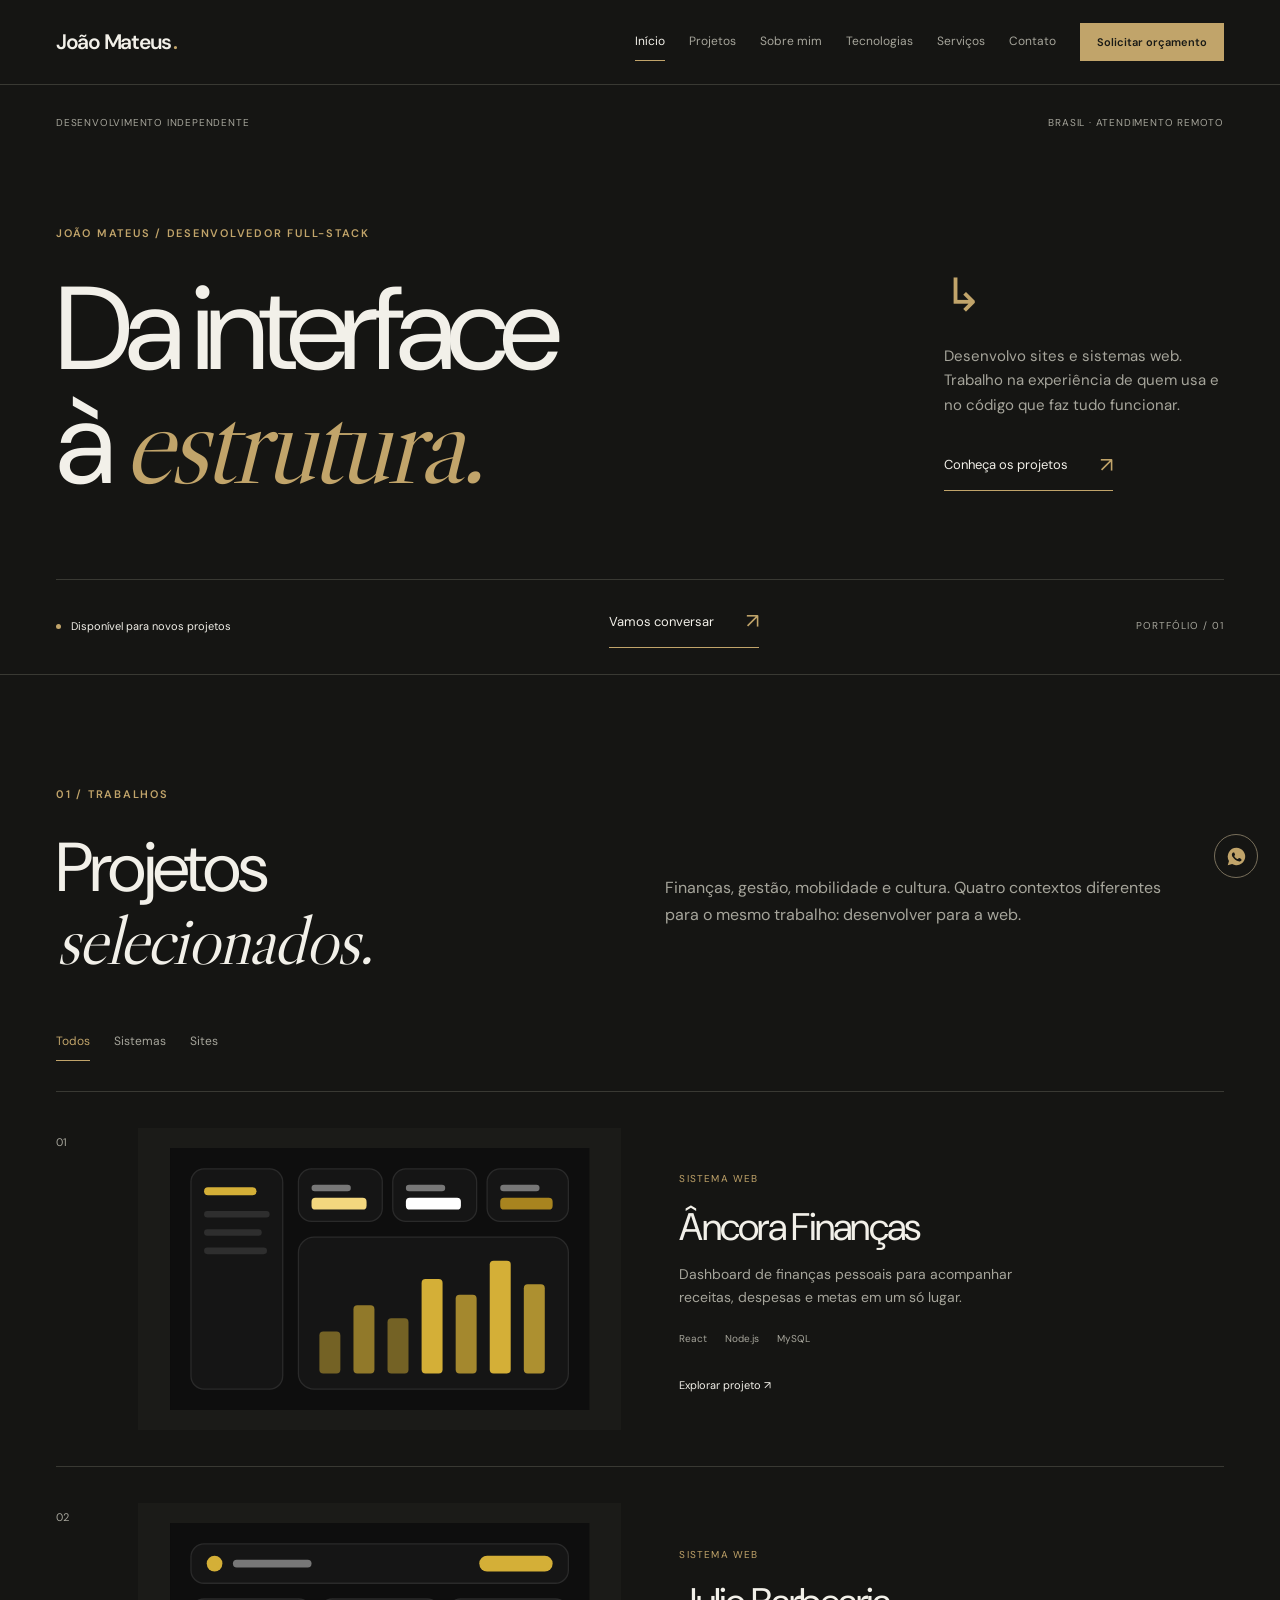
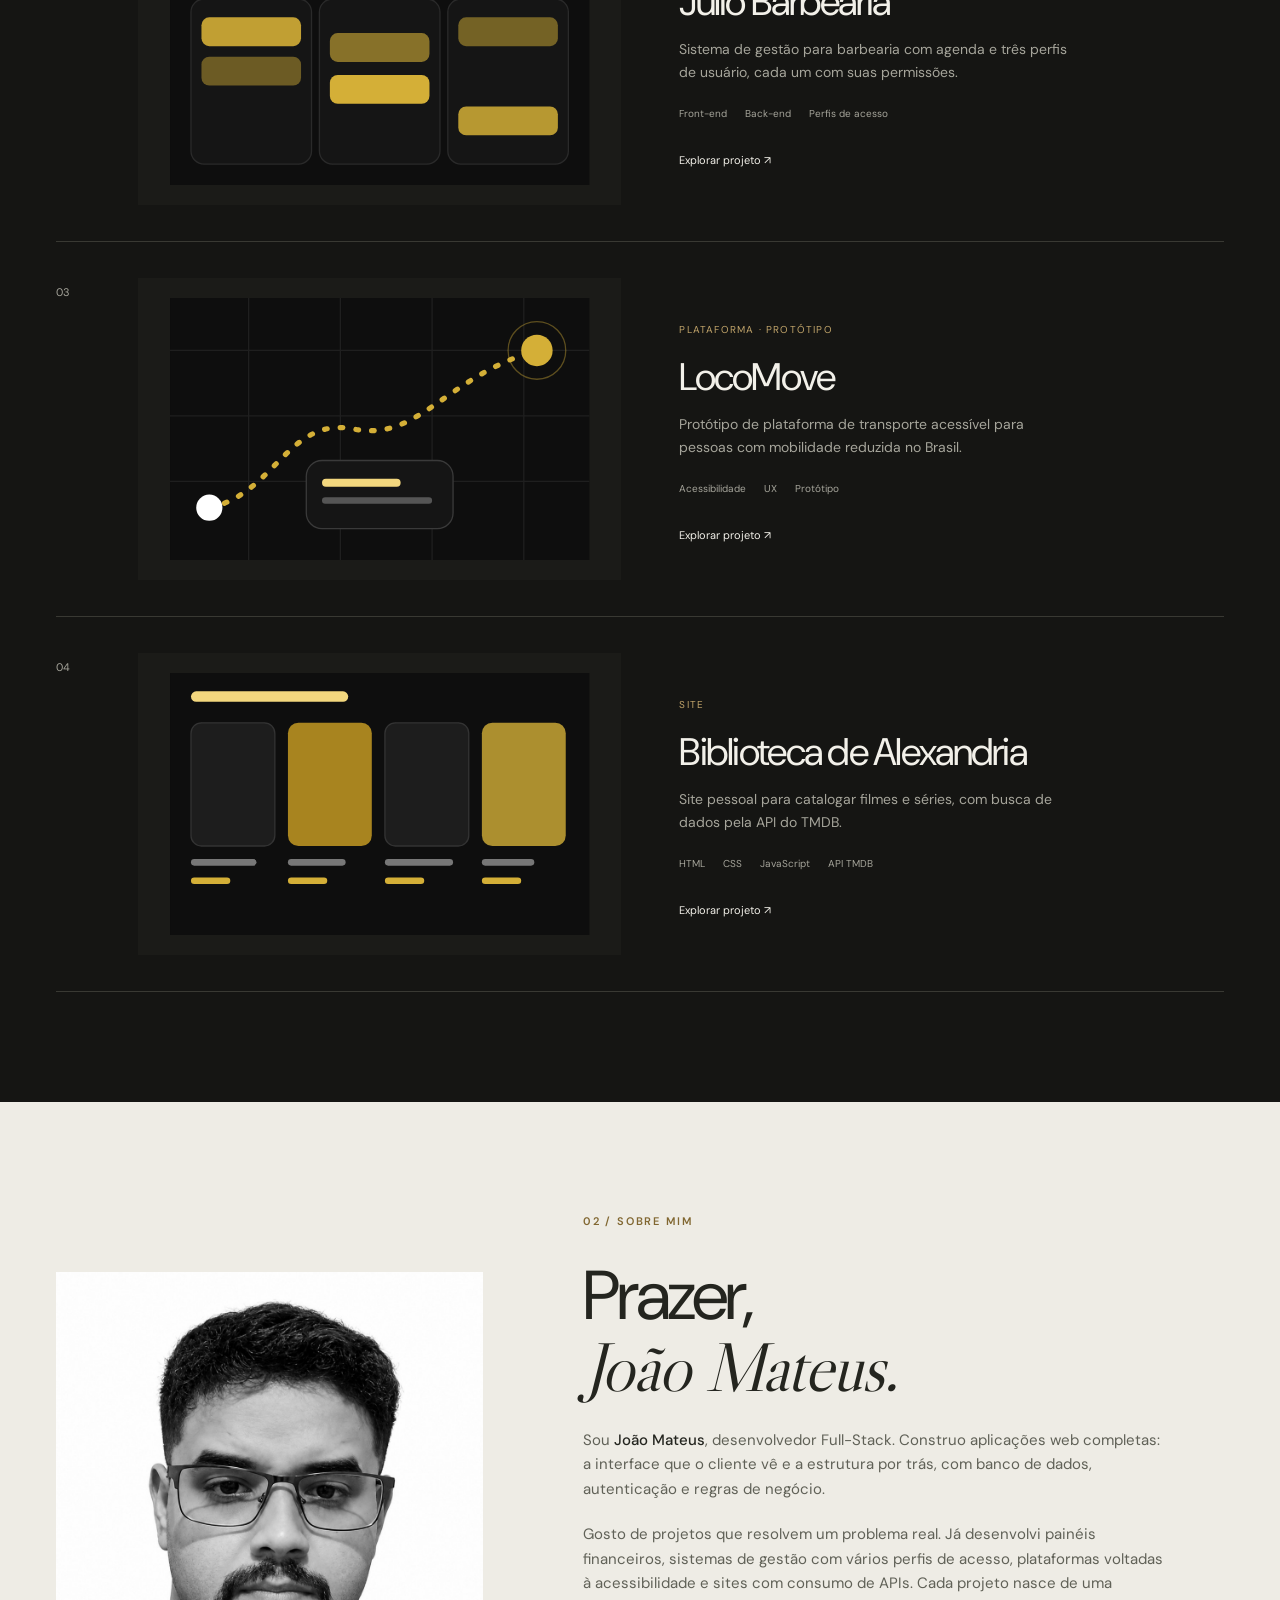
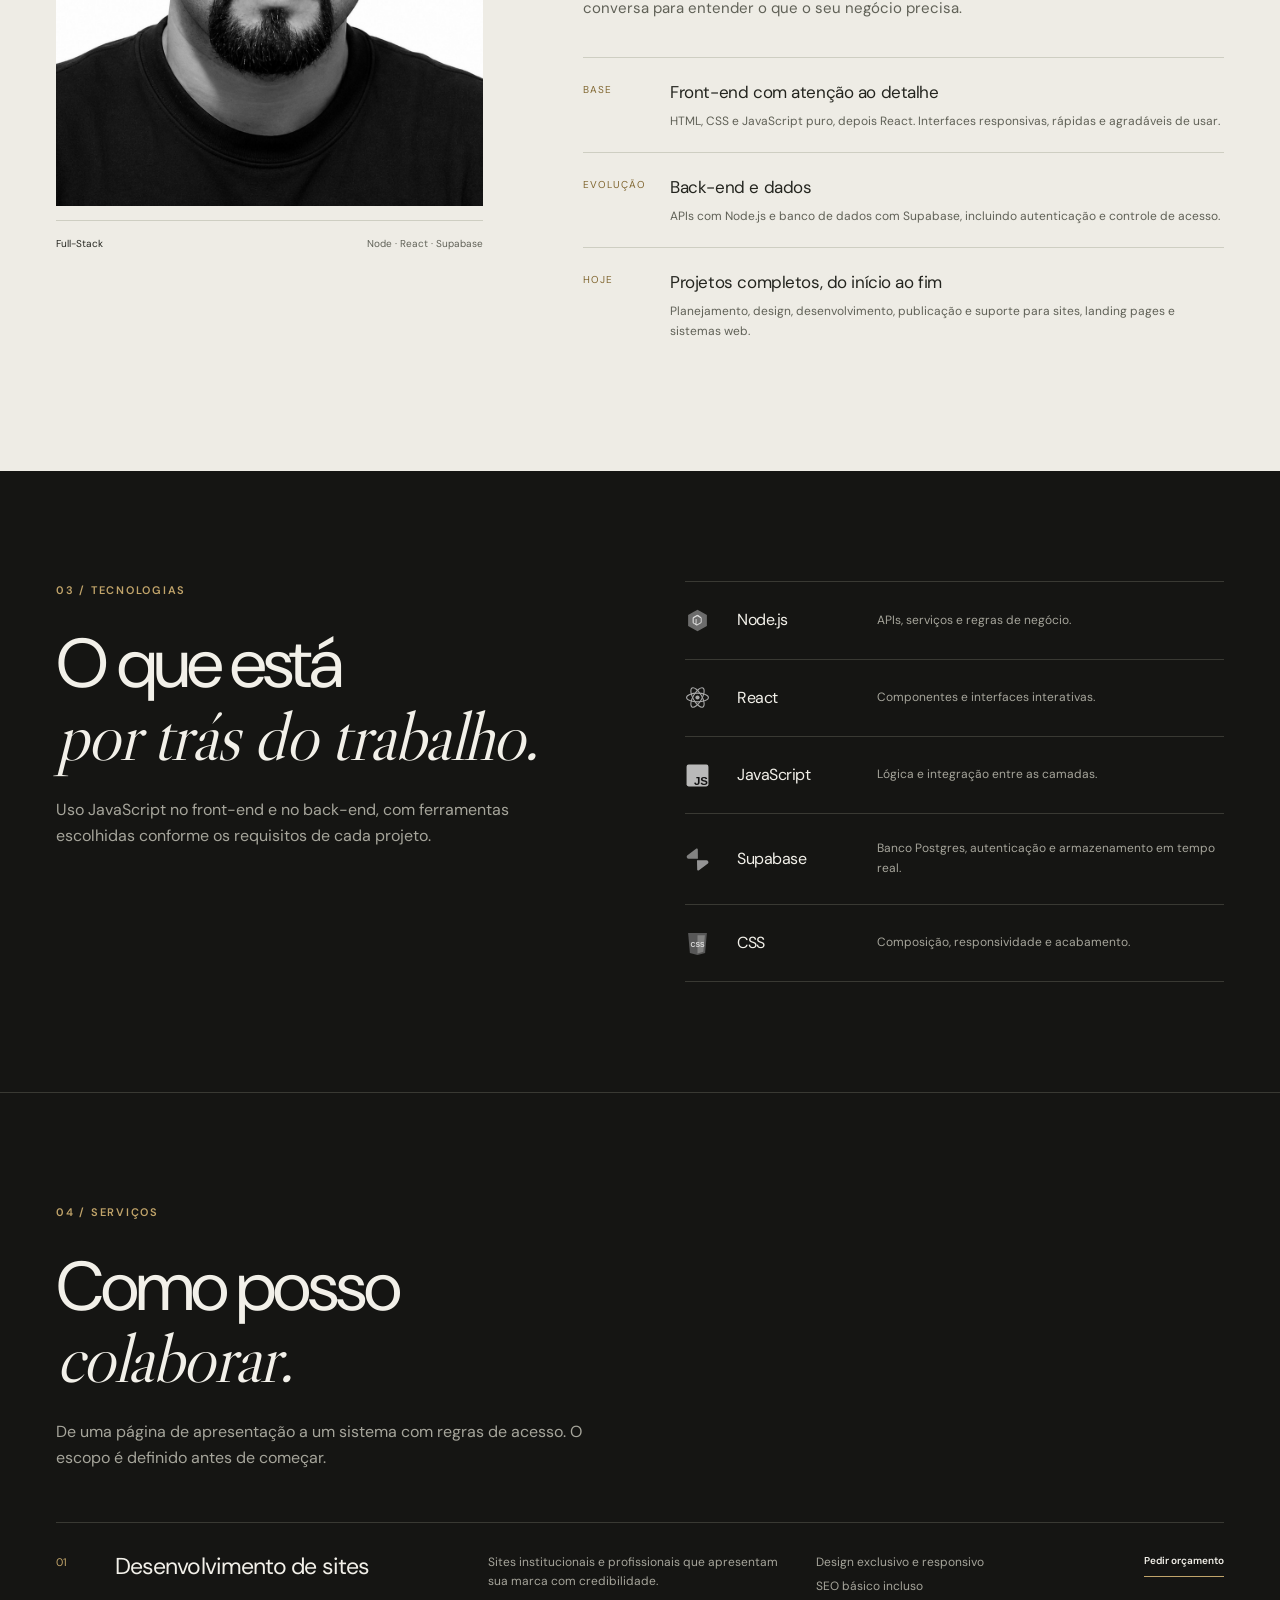
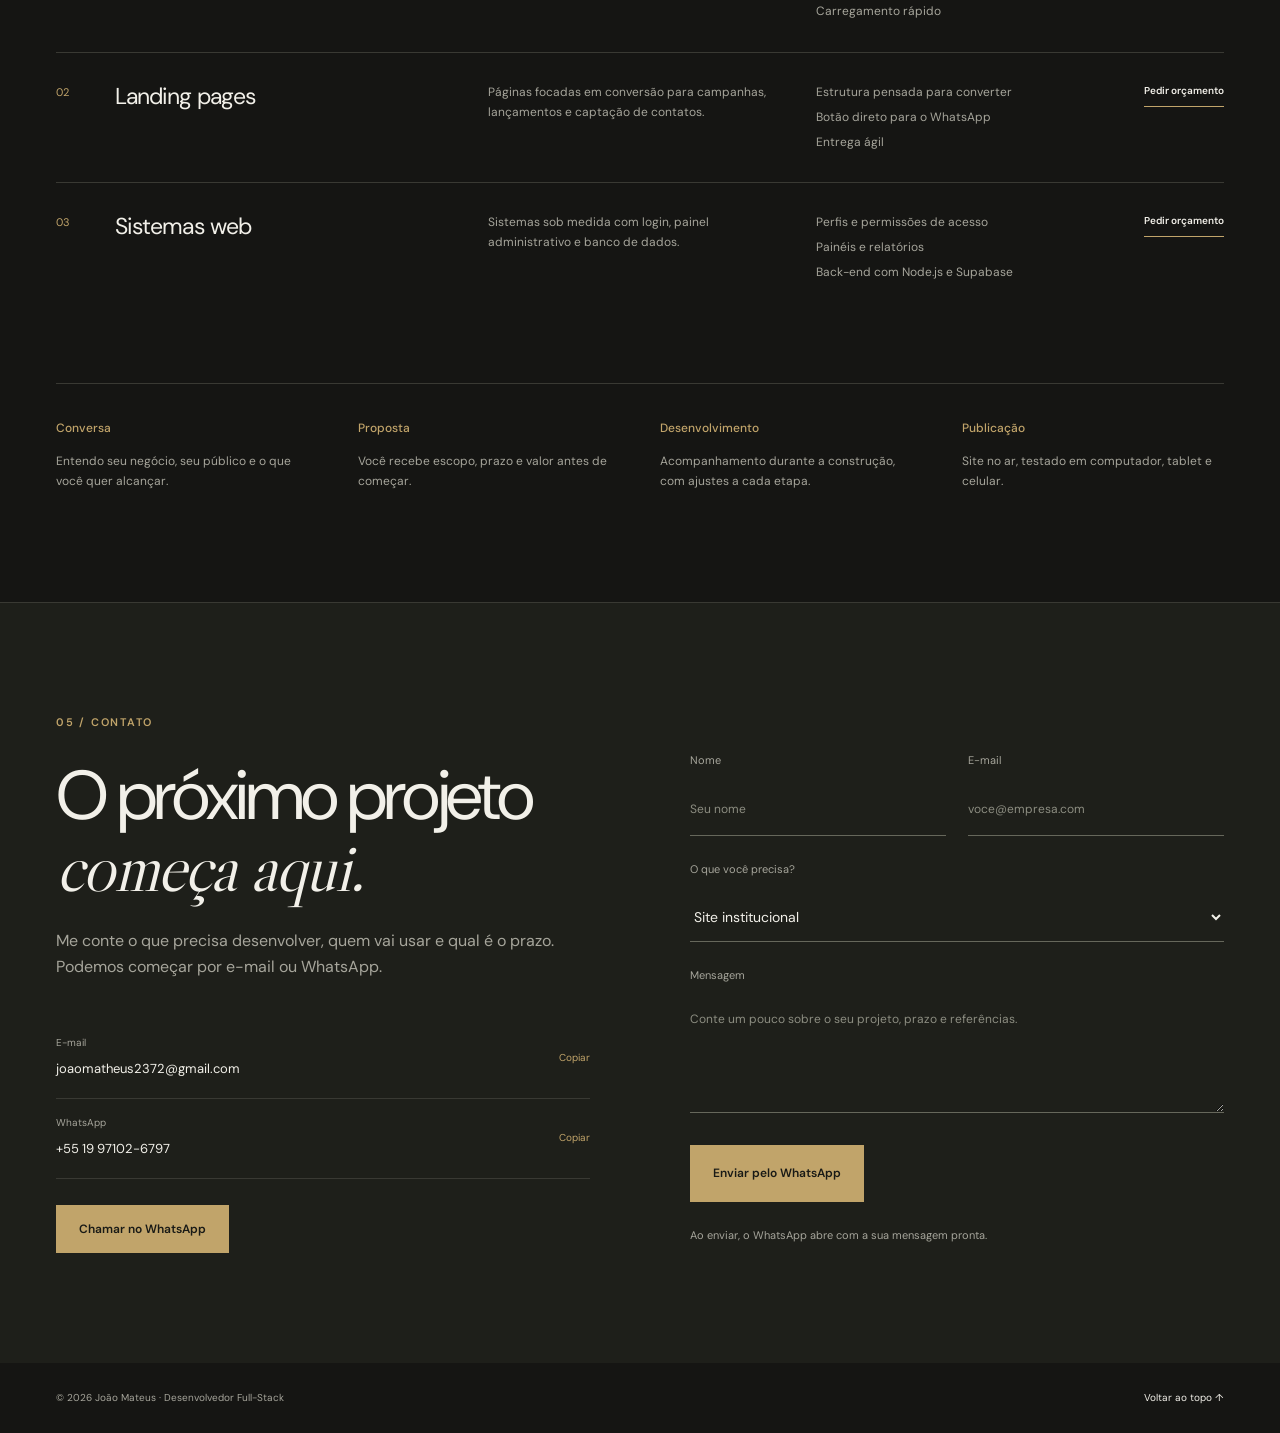
==== commit 4790a2e4: "Reformula design do portfolio e adiciona foto de perfil" ====
--- a/jm.html
+++ b/jm.html
@@ -15,64 +15,73 @@
 <script type="application/ld+json">{"@context":"https://schema.org","@type":"Person","name":"João Mateus","jobTitle":"Desenvolvedor Full-Stack","email":"joaomatheus2372@gmail.com","telephone":"+55 19 97102-6797","knowsAbout":["Node.js","React","JavaScript","Supabase","CSS"]}</script>
 <link rel="preconnect" href="https://fonts.googleapis.com">
 <link rel="preconnect" href="https://fonts.gstatic.com" crossorigin>
-<link rel="stylesheet" href="https://fonts.googleapis.com/css2?family=Cormorant+Garamond:ital,wght@0,500;0,600;0,700;1,500;1,600&family=Manrope:wght@400;500;600;700;800&display=swap">
+<link rel="stylesheet" href="https://fonts.googleapis.com/css2?family=DM+Sans:wght@400;500;600;700&family=Libre+Caslon+Display&display=swap">
 <link rel="stylesheet" href="css/style.css">
 <script src="js/main.js" defer></script>
 </head>
 <body>
+<a class="skip-link" href="#conteudo">Pular para o conteúdo</a>
 
 <header class="nav">
   <div class="nav-in">
-    <a href="#inicio" class="logo" aria-label="João Mateus, início"><i>J</i>João Mateus</a>
+    <a href="#inicio" class="logo" aria-label="João Mateus, início">João Mateus<span class="logo-dot">.</span></a>
     <nav class="menu" id="menu" aria-label="Principal">
       <a class="l on" href="#inicio">Início</a>
+      <a class="l" href="#projetos">Projetos</a>
       <a class="l" href="#sobre">Sobre mim</a>
       <a class="l" href="#tecnologias">Tecnologias</a>
-      <a class="l" href="#projetos">Projetos</a>
       <a class="l" href="#servicos">Serviços</a>
       <a class="l" href="#contato">Contato</a>
       <a class="btn btn-gold sm" href="#contato">Solicitar orçamento</a>
     </nav>
-    <button class="burger" id="burger" aria-label="Abrir menu" aria-expanded="false">☰</button>
+    <button class="burger" id="burger" aria-label="Abrir menu" aria-controls="menu" aria-expanded="false">☰</button>
   </div>
 </header>
 
-<main>
+<main id="conteudo">
 <!-- INÍCIO -->
 <section id="inicio">
-  <div class="hero-bg" aria-hidden="true"><div class="orb a"></div><div class="orb b"></div></div>
-  <div class="wrap">
+  <div class="wrap">
+    <div class="hero-top"><span>Desenvolvimento independente</span><span>Brasil · Atendimento remoto</span></div>
     <div class="hero-grid">
       <div class="hero">
-        <span class="badge up"><span class="dot"></span>Disponível para novos projetos</span>
-        <h1 class="up d1">João<br><em class="gold">Mateus</em></h1>
-        <p class="role up d2"><b>Desenvolvedor Full-Stack</b> · criando <span class="typed" id="typed">sistemas web</span></p>
-        <p class="sub up d3">Transformo a ideia do seu negócio em um site rápido, bonito e pronto para vender. Do layout ao banco de dados, cuido de tudo para você só se preocupar com os clientes.</p>
-        <div class="cta up d4">
-          <a class="btn btn-gold" href="#contato">Solicitar orçamento →</a>
-          <a class="btn btn-line" href="#projetos">Ver projetos</a>
-        </div>
-      </div>
-      <aside class="hero-card up d3" aria-label="Resumo">
-        <div class="dots" aria-hidden="true"><i></i><i></i><i></i></div>
-        <div class="code" aria-hidden="true">
-<span class="k">const</span> joao = {<br>
-&nbsp;&nbsp;papel: <span class="s">"Full-Stack"</span>,<br>
-&nbsp;&nbsp;front: [<span class="s">"React"</span>, <span class="s">"CSS"</span>],<br>
-&nbsp;&nbsp;back: [<span class="s">"Node.js"</span>, <span class="s">"Supabase"</span>],<br>
-&nbsp;&nbsp;entrega: <span class="s">"sob medida"</span>,<br>
-&nbsp;&nbsp;<span class="c">// do design ao deploy</span><br>
-};</div>
-        <div class="avail"><span>Atendimento<br><strong>Todo o Brasil</strong></span><span class="avail-response">Resposta<br><strong>Pelo WhatsApp</strong></span></div>
-      </aside>
-    </div>
-    <div class="marquee" aria-hidden="true">
-      <div class="track">
-        <span>Node.js</span><span>React</span><span>JavaScript</span><span>Supabase</span><span>CSS</span>
-        <span>Node.js</span><span>React</span><span>JavaScript</span><span>Supabase</span><span>CSS</span>
-        <span>Node.js</span><span>React</span><span>JavaScript</span><span>Supabase</span><span>CSS</span>
-        <span>Node.js</span><span>React</span><span>JavaScript</span><span>Supabase</span><span>CSS</span>
-      </div>
+        <p class="eyebrow">João Mateus / Desenvolvedor Full-Stack</p>
+        <h1>Da interface<br>à <em>estrutura.</em></h1>
+      </div>
+      <div class="hero-note"><span class="note-mark" aria-hidden="true">↳</span><p>Desenvolvo sites e sistemas web. Trabalho na experiência de quem usa e no código que faz tudo funcionar.</p><a class="text-link" href="#projetos">Conheça os projetos <span aria-hidden="true">↗</span></a></div>
+    </div>
+    <div class="hero-bottom"><p><span class="status-dot"></span>Disponível para novos projetos</p><a href="#contato" class="text-link">Vamos conversar <span aria-hidden="true">↗</span></a><span class="hero-index">Portfólio / 01</span></div>
+  </div>
+</section>
+
+<!-- PROJETOS -->
+<section id="projetos">
+  <div class="wrap">
+    <span class="eyebrow rv">01 / Trabalhos</span>
+    <h2 class="h2 rv">Projetos<br><em>selecionados.</em></h2>
+    <p class="lead rv">Finanças, gestão, mobilidade e cultura. Quatro contextos diferentes para o mesmo trabalho: desenvolver para a web.</p>
+    <div class="filters rv" role="group" aria-label="Filtrar projetos">
+      <button class="chip" data-f="all" aria-pressed="true">Todos</button>
+      <button class="chip" data-f="sistema" aria-pressed="false">Sistemas</button>
+      <button class="chip" data-f="site" aria-pressed="false">Sites</button>
+    </div>
+    <div class="proj-grid">
+      <button class="card proj rv" data-cat="sistema" data-id="ancora" aria-label="Abrir detalhes de Âncora Finanças">
+        <div class="shot"><svg viewBox="0 0 320 200" aria-hidden="true"><rect width="320" height="200" fill="#0e0e0e"/><rect x="16" y="16" width="70" height="168" rx="10" fill="#151515" stroke="#2a2a2a"/><rect x="26" y="30" width="40" height="6" rx="3" fill="#d4af37"/><rect x="26" y="48" width="50" height="5" rx="2.500" fill="#2e2e2e"/><rect x="26" y="62" width="44" height="5" rx="2.500" fill="#2e2e2e"/><rect x="26" y="76" width="48" height="5" rx="2.500" fill="#2e2e2e"/><rect x="98" y="16" width="64" height="40" rx="10" fill="#151515" stroke="#2a2a2a"/><rect x="108" y="28" width="30" height="5" rx="2.500" fill="#777"/><rect x="108" y="38" width="42" height="9" rx="3" fill="#f3d77e"/><rect x="170" y="16" width="64" height="40" rx="10" fill="#151515" stroke="#2a2a2a"/><rect x="180" y="28" width="30" height="5" rx="2.500" fill="#777"/><rect x="180" y="38" width="42" height="9" rx="3" fill="#fff"/><rect x="242" y="16" width="62" height="40" rx="10" fill="#151515" stroke="#2a2a2a"/><rect x="252" y="28" width="30" height="5" rx="2.500" fill="#777"/><rect x="252" y="38" width="40" height="9" rx="3" fill="#a8841f"/><rect x="98" y="68" width="206" height="116" rx="12" fill="#151515" stroke="#2a2a2a"/><g fill="#d4af37"><rect x="114" y="140" width="16" height="32" rx="3" opacity=".5"/><rect x="140" y="120" width="16" height="52" rx="3" opacity=".65"/><rect x="166" y="130" width="16" height="42" rx="3" opacity=".5"/><rect x="192" y="100" width="16" height="72" rx="3"/><rect x="218" y="112" width="16" height="60" rx="3" opacity=".75"/><rect x="244" y="86" width="16" height="86" rx="3"/><rect x="270" y="104" width="16" height="68" rx="3" opacity=".8"/></g></svg></div>
+        <div class="proj-body"><small>Sistema web</small><h3>Âncora Finanças</h3><p>Dashboard de finanças pessoais para acompanhar receitas, despesas e metas em um só lugar.</p><div class="tags"><span>React</span><span>Node.js</span><span>MySQL</span></div><span class="project-open">Explorar projeto ↗</span></div>
+      </button>
+      <button class="card proj rv" data-cat="sistema" data-id="barbearia" aria-label="Abrir detalhes de Julio Barbearia">
+        <div class="shot"><svg viewBox="0 0 320 200" aria-hidden="true"><rect width="320" height="200" fill="#0e0e0e"/><rect x="16" y="16" width="288" height="30" rx="10" fill="#151515" stroke="#2a2a2a"/><circle cx="34" cy="31" r="6" fill="#d4af37"/><rect x="48" y="28" width="60" height="6" rx="3" fill="#777"/><rect x="236" y="25" width="56" height="12" rx="6" fill="#d4af37"/><g stroke="#2a2a2a" fill="#151515"><rect x="16" y="58" width="92" height="126" rx="10"/><rect x="114" y="58" width="92" height="126" rx="10"/><rect x="212" y="58" width="92" height="126" rx="10"/></g><g fill="#d4af37"><rect x="24" y="72" width="76" height="22" rx="6" opacity=".9"/><rect x="24" y="102" width="76" height="22" rx="6" opacity=".45"/><rect x="122" y="84" width="76" height="22" rx="6" opacity=".6"/><rect x="122" y="116" width="76" height="22" rx="6"/><rect x="220" y="72" width="76" height="22" rx="6" opacity=".5"/><rect x="220" y="140" width="76" height="22" rx="6" opacity=".85"/></g></svg></div>
+        <div class="proj-body"><small>Sistema web</small><h3>Julio Barbearia</h3><p>Sistema de gestão para barbearia com agenda e três perfis de usuário, cada um com suas permissões.</p><div class="tags"><span>Front-end</span><span>Back-end</span><span>Perfis de acesso</span></div><span class="project-open">Explorar projeto ↗</span></div>
+      </button>
+      <button class="card proj rv" data-cat="sistema" data-id="locomove" aria-label="Abrir detalhes de LocoMove">
+        <div class="shot"><svg viewBox="0 0 320 200" aria-hidden="true"><rect width="320" height="200" fill="#0e0e0e"/><g stroke="#1f1f1f" stroke-width="1"><path d="M0 40H320M0 90H320M0 140H320M60 0V200M130 0V200M200 0V200M270 0V200"/></g><path d="M30 160C80 150 90 90 140 100S210 60 280 40" fill="none" stroke="#d4af37" stroke-width="4" stroke-linecap="round" stroke-dasharray="2 10"/><circle cx="30" cy="160" r="10" fill="#fff"/><circle cx="280" cy="40" r="12" fill="#d4af37"/><circle cx="280" cy="40" r="22" fill="none" stroke="#d4af37" opacity=".4"/><rect x="104" y="124" width="112" height="52" rx="12" fill="#151515" stroke="#3a3a3a"/><rect x="116" y="138" width="60" height="6" rx="3" fill="#f3d77e"/><rect x="116" y="152" width="84" height="5" rx="2.500" fill="#555"/></svg></div>
+        <div class="proj-body"><small>Plataforma · Protótipo</small><h3>LocoMove</h3><p>Protótipo de plataforma de transporte acessível para pessoas com mobilidade reduzida no Brasil.</p><div class="tags"><span>Acessibilidade</span><span>UX</span><span>Protótipo</span></div><span class="project-open">Explorar projeto ↗</span></div>
+      </button>
+      <button class="card proj rv" data-cat="site" data-id="biblioteca" aria-label="Abrir detalhes de Biblioteca de Alexandria">
+        <div class="shot"><svg viewBox="0 0 320 200" aria-hidden="true"><rect width="320" height="200" fill="#0e0e0e"/><rect x="16" y="14" width="120" height="8" rx="4" fill="#f3d77e"/><g><rect x="16" y="38" width="64" height="94" rx="8" fill="#1d1d1d" stroke="#333"/><rect x="90" y="38" width="64" height="94" rx="8" fill="#a8841f"/><rect x="164" y="38" width="64" height="94" rx="8" fill="#1d1d1d" stroke="#333"/><rect x="238" y="38" width="64" height="94" rx="8" fill="#d4af37" opacity=".8"/></g><g fill="#777"><rect x="16" y="142" width="50" height="5" rx="2.500"/><rect x="90" y="142" width="44" height="5" rx="2.500"/><rect x="164" y="142" width="52" height="5" rx="2.500"/><rect x="238" y="142" width="40" height="5" rx="2.500"/></g><g fill="#d4af37"><rect x="16" y="156" width="30" height="5" rx="2.500"/><rect x="90" y="156" width="30" height="5" rx="2.500"/><rect x="164" y="156" width="30" height="5" rx="2.500"/><rect x="238" y="156" width="30" height="5" rx="2.500"/></g></svg></div>
+        <div class="proj-body"><small>Site</small><h3>Biblioteca de Alexandria</h3><p>Site pessoal para catalogar filmes e séries, com busca de dados pela API do TMDB.</p><div class="tags"><span>HTML</span><span>CSS</span><span>JavaScript</span><span>API TMDB</span></div><span class="project-open">Explorar projeto ↗</span></div>
+      </button>
     </div>
   </div>
 </section>
@@ -80,13 +89,13 @@
 <!-- SOBRE -->
 <section id="sobre">
   <div class="wrap about">
-    <div class="portrait rv" aria-hidden="true">
-      <span class="mono gold">JM</span>
+    <div class="portrait rv">
+      <img src="assets/Perfil%20menos%201mb%20para%20perfil.jpg" alt="Foto de João Mateus" width="1254" height="1254" loading="lazy" decoding="async">
       <div class="tag"><span>Full-Stack</span><b>Node · React · Supabase</b></div>
     </div>
     <div class="rv">
-      <span class="eyebrow">Sobre mim</span>
-      <h2 class="h2">Código limpo, <em class="gold">resultado visível.</em></h2>
+      <span class="eyebrow">02 / Sobre mim</span>
+      <h2 class="h2">Prazer,<br><em>João Mateus.</em></h2>
       <p>Sou <strong>João Mateus</strong>, desenvolvedor Full-Stack. Construo aplicações web completas: a interface que o cliente vê e a estrutura por trás, com banco de dados, autenticação e regras de negócio.</p>
       <p>Gosto de projetos que resolvem um problema real. Já desenvolvi painéis financeiros, sistemas de gestão com vários perfis de acesso, plataformas voltadas à acessibilidade e sites com consumo de APIs. Cada projeto nasce de uma conversa para entender o que o seu negócio precisa.</p>
       <div class="timeline">
@@ -101,94 +110,59 @@
 <!-- TECNOLOGIAS -->
 <section id="tecnologias">
   <div class="wrap">
-    <span class="eyebrow rv">Tecnologias</span>
-    <h2 class="h2 rv">Ferramentas que uso <em class="gold">todos os dias.</em></h2>
-    <p class="lead rv">Uma stack moderna, enxuta e escolhida para entregar velocidade, segurança e facilidade de manutenção.</p>
+    <span class="eyebrow rv">03 / Tecnologias</span>
+    <h2 class="h2 rv">O que está<br><em>por trás do trabalho.</em></h2>
+    <p class="lead rv">Uso JavaScript no front-end e no back-end, com ferramentas escolhidas conforme os requisitos de cada projeto.</p>
     <div class="tech-grid">
-      <article class="card tech rv" data-tilt>
+      <article class="card tech rv">
         <div class="ico"><svg viewBox="0 0 24 24" aria-hidden="true"><path d="M12 1.6 3 6.8v10.4l9 5.2 9-5.2V6.8z" fill="#339933"/><path d="M12 6.6c-.3 0-.5.1-.7.2L8 8.7c-.4.2-.7.7-.7 1.2v3.8c0 .5.3 1 .7 1.2l1 .6c.5.2.7.2.9.2.8 0 1.2-.5 1.2-1.3v-3.7c0-.1-.1-.2-.2-.2h-.5c-.1 0-.2.1-.2.2v3.7c0 .3-.3.6-.7.4l-1-.6c0 0-.1-.1-.1-.1V9.9l3.3-1.9h.1l3.3 1.9v3.8l-3.3 1.9c-.1.1-.3.1-.4 0l-.8-.5c-.1 0-.1 0-.2 0-.4.2-.5.3-.9.4-.1 0-.2.1 0 .3l1.100.7c.2.100.5.2.7.2.3 0 .5-.1.7-.2l3.300-1.900c.4-.2.7-.7.7-1.200V9.900c0-.5-.3-1-.7-1.200L12.700 6.800c-.2-.1-.4-.2-.7-.2z" fill="#fff"/></svg></div>
-        <h3>Node.js</h3><p>APIs e serviços de back-end rápidos e escaláveis.</p>
-        <div class="bar"><i class="level-88"></i></div>
-      </article>
-      <article class="card tech rv" data-tilt>
+        <h3>Node.js</h3><p>APIs, serviços e regras de negócio.</p>
+      </article>
+      <article class="card tech rv">
         <div class="ico"><svg viewBox="-12 -12 24 24" aria-hidden="true"><g fill="none" stroke="#61DAFB" stroke-width="1"><ellipse rx="10.5" ry="4.2"/><ellipse rx="10.5" ry="4.2" transform="rotate(60)"/><ellipse rx="10.5" ry="4.2" transform="rotate(120)"/></g><circle r="2" fill="#61DAFB"/></svg></div>
-        <h3>React</h3><p>Interfaces dinâmicas, componentizadas e de alta performance.</p>
-        <div class="bar"><i class="level-90"></i></div>
-      </article>
-      <article class="card tech rv" data-tilt>
+        <h3>React</h3><p>Componentes e interfaces interativas.</p>
+      </article>
+      <article class="card tech rv">
         <div class="ico"><svg viewBox="0 0 24 24" aria-hidden="true"><rect x="1.5" y="1.5" width="21" height="21" rx="2" fill="#F7DF1E"/><text x="22" y="21" text-anchor="end" font-family="Arial,sans-serif" font-weight="800" font-size="11" fill="#111">JS</text></svg></div>
-        <h3>JavaScript</h3><p>A linguagem que dá vida ao front-end e ao back-end.</p>
-        <div class="bar"><i class="level-92"></i></div>
-      </article>
-      <article class="card tech rv" data-tilt>
+        <h3>JavaScript</h3><p>Lógica e integração entre as camadas.</p>
+      </article>
+      <article class="card tech rv">
         <div class="ico"><svg viewBox="0 0 24 24" aria-hidden="true"><path d="M13.4 22.3c-.5.7-1.7.3-1.7-.6l-.2-8.900h9.100c1.600 0 2.500 1.900 1.400 3.100z" fill="#3ECF8E"/><path d="M10.600 1.700c.5-.7 1.700-.3 1.700.6l.1 8.900H3.500c-1.600 0-2.500-1.900-1.400-3.100z" fill="#3ECF8E" opacity=".85"/></svg></div>
         <h3>Supabase</h3><p>Banco Postgres, autenticação e armazenamento em tempo real.</p>
-        <div class="bar"><i class="level-84"></i></div>
-      </article>
-      <article class="card tech rv" data-tilt>
+      </article>
+      <article class="card tech rv">
         <div class="ico"><svg viewBox="0 0 24 24" aria-hidden="true"><path d="M3 2l1.700 19L12 23l7.300-2L21 2z" fill="#1572B6"/><path d="M12 4v17.600l5.600-1.600L19.100 4z" fill="#33A9DC"/><text x="12" y="15" text-anchor="middle" font-family="Arial,sans-serif" font-weight="800" font-size="6.500" fill="#fff">CSS</text></svg></div>
-        <h3>CSS</h3><p>Layouts responsivos, animações suaves e design refinado.</p>
-        <div class="bar"><i class="level-93"></i></div>
-      </article>
-    </div>
-  </div>
-</section>
-
-<!-- PROJETOS -->
-<section id="projetos">
-  <div class="wrap">
-    <span class="eyebrow rv">Projetos</span>
-    <h2 class="h2 rv">Trabalhos que <em class="gold">falam por mim.</em></h2>
-    <p class="lead rv">Uma seleção de sistemas e sites que desenvolvi. Clique em um projeto para ver os detalhes.</p>
-    <div class="filters rv" role="group" aria-label="Filtrar projetos">
-      <button class="chip" data-f="all" aria-pressed="true">Todos</button>
-      <button class="chip" data-f="sistema" aria-pressed="false">Sistemas</button>
-      <button class="chip" data-f="site" aria-pressed="false">Sites</button>
-    </div>
-    <div class="proj-grid">
-      <button class="card proj rv" data-cat="sistema" data-id="ancora" aria-label="Abrir detalhes de Âncora Finanças">
-        <div class="shot"><svg viewBox="0 0 320 200" aria-hidden="true"><rect width="320" height="200" fill="#0e0e0e"/><rect x="16" y="16" width="70" height="168" rx="10" fill="#151515" stroke="#2a2a2a"/><rect x="26" y="30" width="40" height="6" rx="3" fill="#d4af37"/><rect x="26" y="48" width="50" height="5" rx="2.500" fill="#2e2e2e"/><rect x="26" y="62" width="44" height="5" rx="2.500" fill="#2e2e2e"/><rect x="26" y="76" width="48" height="5" rx="2.500" fill="#2e2e2e"/><rect x="98" y="16" width="64" height="40" rx="10" fill="#151515" stroke="#2a2a2a"/><rect x="108" y="28" width="30" height="5" rx="2.500" fill="#777"/><rect x="108" y="38" width="42" height="9" rx="3" fill="#f3d77e"/><rect x="170" y="16" width="64" height="40" rx="10" fill="#151515" stroke="#2a2a2a"/><rect x="180" y="28" width="30" height="5" rx="2.500" fill="#777"/><rect x="180" y="38" width="42" height="9" rx="3" fill="#fff"/><rect x="242" y="16" width="62" height="40" rx="10" fill="#151515" stroke="#2a2a2a"/><rect x="252" y="28" width="30" height="5" rx="2.500" fill="#777"/><rect x="252" y="38" width="40" height="9" rx="3" fill="#a8841f"/><rect x="98" y="68" width="206" height="116" rx="12" fill="#151515" stroke="#2a2a2a"/><g fill="#d4af37"><rect x="114" y="140" width="16" height="32" rx="3" opacity=".5"/><rect x="140" y="120" width="16" height="52" rx="3" opacity=".65"/><rect x="166" y="130" width="16" height="42" rx="3" opacity=".5"/><rect x="192" y="100" width="16" height="72" rx="3"/><rect x="218" y="112" width="16" height="60" rx="3" opacity=".75"/><rect x="244" y="86" width="16" height="86" rx="3"/><rect x="270" y="104" width="16" height="68" rx="3" opacity=".8"/></g></svg></div>
-        <div class="proj-body"><small>Sistema web</small><h3>Âncora Finanças</h3><p>Dashboard de finanças pessoais para acompanhar receitas, despesas e metas em um só lugar.</p><div class="tags"><span>React</span><span>Node.js</span><span>MySQL</span></div></div>
-      </button>
-      <button class="card proj rv" data-cat="sistema" data-id="barbearia" aria-label="Abrir detalhes de Julio Barbearia">
-        <div class="shot"><svg viewBox="0 0 320 200" aria-hidden="true"><rect width="320" height="200" fill="#0e0e0e"/><rect x="16" y="16" width="288" height="30" rx="10" fill="#151515" stroke="#2a2a2a"/><circle cx="34" cy="31" r="6" fill="#d4af37"/><rect x="48" y="28" width="60" height="6" rx="3" fill="#777"/><rect x="236" y="25" width="56" height="12" rx="6" fill="#d4af37"/><g stroke="#2a2a2a" fill="#151515"><rect x="16" y="58" width="92" height="126" rx="10"/><rect x="114" y="58" width="92" height="126" rx="10"/><rect x="212" y="58" width="92" height="126" rx="10"/></g><g fill="#d4af37"><rect x="24" y="72" width="76" height="22" rx="6" opacity=".9"/><rect x="24" y="102" width="76" height="22" rx="6" opacity=".45"/><rect x="122" y="84" width="76" height="22" rx="6" opacity=".6"/><rect x="122" y="116" width="76" height="22" rx="6"/><rect x="220" y="72" width="76" height="22" rx="6" opacity=".5"/><rect x="220" y="140" width="76" height="22" rx="6" opacity=".85"/></g></svg></div>
-        <div class="proj-body"><small>Sistema web</small><h3>Julio Barbearia</h3><p>Sistema de gestão para barbearia com agenda e três perfis de usuário, cada um com suas permissões.</p><div class="tags"><span>Front-end</span><span>Back-end</span><span>Perfis de acesso</span></div></div>
-      </button>
-      <button class="card proj rv" data-cat="sistema" data-id="locomove" aria-label="Abrir detalhes de LocoMove">
-        <div class="shot"><svg viewBox="0 0 320 200" aria-hidden="true"><rect width="320" height="200" fill="#0e0e0e"/><g stroke="#1f1f1f" stroke-width="1"><path d="M0 40H320M0 90H320M0 140H320M60 0V200M130 0V200M200 0V200M270 0V200"/></g><path d="M30 160C80 150 90 90 140 100S210 60 280 40" fill="none" stroke="#d4af37" stroke-width="4" stroke-linecap="round" stroke-dasharray="2 10"/><circle cx="30" cy="160" r="10" fill="#fff"/><circle cx="280" cy="40" r="12" fill="#d4af37"/><circle cx="280" cy="40" r="22" fill="none" stroke="#d4af37" opacity=".4"/><rect x="104" y="124" width="112" height="52" rx="12" fill="#151515" stroke="#3a3a3a"/><rect x="116" y="138" width="60" height="6" rx="3" fill="#f3d77e"/><rect x="116" y="152" width="84" height="5" rx="2.500" fill="#555"/></svg></div>
-        <div class="proj-body"><small>Plataforma · Protótipo</small><h3>LocoMove</h3><p>Protótipo de plataforma de transporte acessível para pessoas com mobilidade reduzida no Brasil.</p><div class="tags"><span>Acessibilidade</span><span>UX</span><span>Protótipo</span></div></div>
-      </button>
-      <button class="card proj rv" data-cat="site" data-id="biblioteca" aria-label="Abrir detalhes de Biblioteca de Alexandria">
-        <div class="shot"><svg viewBox="0 0 320 200" aria-hidden="true"><rect width="320" height="200" fill="#0e0e0e"/><rect x="16" y="14" width="120" height="8" rx="4" fill="#f3d77e"/><g><rect x="16" y="38" width="64" height="94" rx="8" fill="#1d1d1d" stroke="#333"/><rect x="90" y="38" width="64" height="94" rx="8" fill="#a8841f"/><rect x="164" y="38" width="64" height="94" rx="8" fill="#1d1d1d" stroke="#333"/><rect x="238" y="38" width="64" height="94" rx="8" fill="#d4af37" opacity=".8"/></g><g fill="#777"><rect x="16" y="142" width="50" height="5" rx="2.500"/><rect x="90" y="142" width="44" height="5" rx="2.500"/><rect x="164" y="142" width="52" height="5" rx="2.500"/><rect x="238" y="142" width="40" height="5" rx="2.500"/></g><g fill="#d4af37"><rect x="16" y="156" width="30" height="5" rx="2.500"/><rect x="90" y="156" width="30" height="5" rx="2.500"/><rect x="164" y="156" width="30" height="5" rx="2.500"/><rect x="238" y="156" width="30" height="5" rx="2.500"/></g></svg></div>
-        <div class="proj-body"><small>Site</small><h3>Biblioteca de Alexandria</h3><p>Site pessoal para catalogar filmes e séries, com busca de dados pela API do TMDB.</p><div class="tags"><span>HTML</span><span>CSS</span><span>JavaScript</span><span>API TMDB</span></div></div>
-      </button>
-    </div>
-  </div>
-</section>
+        <h3>CSS</h3><p>Composição, responsividade e acabamento.</p>
+      </article>
+    </div>
+  </div>
+</section>
+
+
 
 <!-- SERVIÇOS -->
 <section id="servicos">
   <div class="wrap">
-    <span class="eyebrow rv">Serviços</span>
-    <h2 class="h2 rv">Soluções para <em class="gold">cada etapa do seu negócio.</em></h2>
-    <p class="lead rv">Do primeiro contato com os clientes até a gestão do dia a dia, eu desenvolvo a ferramenta certa.</p>
+    <span class="eyebrow rv">04 / Serviços</span>
+    <h2 class="h2 rv">Como posso<br><em>colaborar.</em></h2>
+    <p class="lead rv">De uma página de apresentação a um sistema com regras de acesso. O escopo é definido antes de começar.</p>
     <div class="srv-grid">
       <article class="card srv rv">
-        <div class="n"><svg viewBox="0 0 24 24" aria-hidden="true"><rect x="3" y="4" width="18" height="14" rx="2"/><path d="M8 21h8M12 18v3"/></svg></div>
+        <div class="n" aria-hidden="true">↗</div>
         <h3>Desenvolvimento de sites</h3>
         <p>Sites institucionais e profissionais que apresentam sua marca com credibilidade.</p>
         <ul><li>Design exclusivo e responsivo</li><li>SEO básico incluso</li><li>Carregamento rápido</li></ul>
         <a class="btn btn-line sm" href="#contato" data-svc="site institucional">Pedir orçamento</a>
       </article>
       <article class="card srv rv">
-        <div class="n"><svg viewBox="0 0 24 24" aria-hidden="true"><path d="M13 2 4 14h7l-1 8 9-12h-7z"/></svg></div>
+        <div class="n" aria-hidden="true">↗</div>
         <h3>Landing pages</h3>
         <p>Páginas focadas em conversão para campanhas, lançamentos e captação de contatos.</p>
         <ul><li>Estrutura pensada para converter</li><li>Botão direto para o WhatsApp</li><li>Entrega ágil</li></ul>
         <a class="btn btn-line sm" href="#contato" data-svc="landing page">Pedir orçamento</a>
       </article>
       <article class="card srv rv">
-        <div class="n"><svg viewBox="0 0 24 24" aria-hidden="true"><ellipse cx="12" cy="6" rx="8" ry="3"/><path d="M4 6v6c0 1.700 3.600 3 8 3s8-1.300 8-3V6M4 12v6c0 1.700 3.600 3 8 3s8-1.300 8-3v-6"/></svg></div>
+        <div class="n" aria-hidden="true">↗</div>
         <h3>Sistemas web</h3>
         <p>Sistemas sob medida com login, painel administrativo e banco de dados.</p>
         <ul><li>Perfis e permissões de acesso</li><li>Painéis e relatórios</li><li>Back-end com Node.js e Supabase</li></ul>
@@ -208,9 +182,9 @@
 <section id="contato">
   <div class="wrap contact">
     <div class="rv">
-      <span class="eyebrow">Contato</span>
-      <h2 class="h2">Vamos tirar seu <em class="gold">projeto do papel?</em></h2>
-      <p class="lead">Conte o que você precisa. Respondo com uma proposta clara, sem compromisso.</p>
+      <span class="eyebrow">05 / Contato</span>
+      <h2 class="h2">O próximo projeto<br><em>começa aqui.</em></h2>
+      <p class="lead">Me conte o que precisa desenvolver, quem vai usar e qual é o prazo. Podemos começar por e-mail ou WhatsApp.</p>
       <div class="ctt-list">
         <div class="ctt"><span class="ic"><svg viewBox="0 0 24 24" aria-hidden="true"><rect x="3" y="5" width="18" height="14" rx="2"/><path d="m3 7 9 6 9-6"/></svg></span><div><small>E-mail</small><span class="v" id="mail">joaomatheus2372@gmail.com</span></div><button class="copy" data-copy="joaomatheus2372@gmail.com">Copiar</button></div>
         <div class="ctt"><span class="ic"><svg viewBox="0 0 24 24" aria-hidden="true"><path d="M21 12a8.500 8.500 0 0 1-12.500 7.500L3 21l1.500-5.300A8.500 8.500 0 1 1 21 12z"/></svg></span><div><small>WhatsApp</small><span class="v">+55 19 97102-6797</span></div><button class="copy" data-copy="+55 19 97102-6797">Copiar</button></div>
--- a/css/style.css
+++ b/css/style.css
@@ -1,230 +1,24 @@
-/* Conceito: luxo editorial escuro. Título serifado enorme alinhado à esquerda, fio dourado como eixo, cards de vidro fumê com brilho que segue o cursor. */
-:root{
-  --bg:#070707; --bg2:#0d0d0d; --surface:#121212; --surface2:#181818;
-  --line:rgba(255,255,255,.09); --line-gold:rgba(212,175,55,.38);
-  --fg:#f6f3ec; --muted:#a8a396;
-  --gold:#d4af37; --gold-hi:#f3d77e; --gold-lo:#8a6d1c;
-  --gold-grad:linear-gradient(120deg,#f3d77e 0%,#d4af37 45%,#a8841f 100%);
-  --font-display:"Cormorant Garamond","Times New Roman",serif;
-  --font-body:"Manrope",system-ui,-apple-system,"Segoe UI",sans-serif;
-  --radius:18px; --ease:cubic-bezier(.22,.8,.24,1);
-  color-scheme:dark;
-}
-*,*::before,*::after{box-sizing:border-box}
-html{scroll-behavior:smooth;scroll-padding-top:84px}
-body{background:var(--bg);color:var(--fg);font-family:var(--font-body);font-size:16px;line-height:1.65;-webkit-font-smoothing:antialiased;
-  padding-block:0;padding-left:max(16px,env(safe-area-inset-left,0px));padding-right:max(16px,env(safe-area-inset-right,0px));overflow-x:hidden}
-body::before{content:"";position:fixed;inset:0 0 auto;height:env(safe-area-inset-top,0px);background:var(--bg);z-index:60}
-a{color:inherit;text-decoration:none}
-h1,h2,h3{font-family:var(--font-display);font-weight:600;line-height:1.05;margin:0;text-wrap:balance}
-p{margin:0}
-.wrap{width:100%;max-width:1160px;margin-inline:auto}
-section{padding-block:clamp(72px,10vw,130px);position:relative}
-:focus-visible{outline:2px solid var(--gold-hi);outline-offset:3px;border-radius:6px}
-.gold{background:var(--gold-grad);-webkit-background-clip:text;background-clip:text;color:transparent}
-.eyebrow{display:inline-flex;align-items:center;gap:12px;font-size:12px;font-weight:700;letter-spacing:.22em;text-transform:uppercase;color:var(--gold)}
-.eyebrow::before{content:"";width:34px;height:1px;background:var(--gold)}
-.h2{font-size:clamp(38px,6vw,68px);margin-top:16px}
-.lead{color:var(--muted);max-width:60ch;margin-top:18px;font-size:clamp(16px,1.6vw,18px)}
-
-/* Header */
-header.nav{position:sticky;top:env(safe-area-inset-top,0px);z-index:50;margin-inline:calc(-1*max(16px,env(safe-area-inset-left,0px)));padding-inline:max(16px,env(safe-area-inset-left,0px));
-  background:rgba(7,7,7,.72);backdrop-filter:blur(16px);-webkit-backdrop-filter:blur(16px);border-bottom:1px solid var(--line);transition:background .3s}
-.nav-in{display:flex;align-items:center;justify-content:space-between;height:68px;max-width:1160px;margin-inline:auto;gap:16px}
-.logo{font-family:var(--font-display);font-size:26px;font-weight:700;letter-spacing:.02em;display:flex;align-items:center;gap:10px}
-.logo i{display:grid;place-items:center;width:34px;height:34px;border-radius:10px;border:1px solid var(--line-gold);font-style:normal;font-size:17px;color:var(--gold-hi);background:rgba(212,175,55,.08)}
-.menu{display:flex;gap:30px;align-items:center}
-.menu a.l{font-size:14px;font-weight:600;color:var(--muted);position:relative;padding-block:6px;transition:color .25s}
-.menu a.l::after{content:"";position:absolute;left:0;bottom:0;height:1px;width:100%;background:var(--gold);transform:scaleX(0);transform-origin:left;transition:transform .4s var(--ease)}
-.menu a.l:hover,.menu a.l.on{color:var(--fg)}
-.menu a.l:hover::after,.menu a.l.on::after{transform:scaleX(1)}
-.burger{display:none;background:none;border:1px solid var(--line);color:var(--fg);width:44px;height:44px;border-radius:12px;cursor:pointer;font-size:18px}
-
-/* Buttons */
-.btn{display:inline-flex;align-items:center;justify-content:center;gap:10px;padding:14px 26px;border-radius:999px;font-weight:700;font-size:15px;border:1px solid transparent;cursor:pointer;font-family:inherit;position:relative;overflow:hidden;transition:transform .3s var(--ease),box-shadow .3s,background .3s,color .3s,border-color .3s}
-.btn-gold{background:var(--gold-grad);color:#120d00;box-shadow:0 10px 30px -10px rgba(212,175,55,.55)}
-.btn-gold::after{content:"";position:absolute;inset:0;background:linear-gradient(100deg,transparent 30%,rgba(255,255,255,.55) 50%,transparent 70%);transform:translateX(-120%);transition:transform .7s var(--ease)}
-.btn-gold:hover{transform:translateY(-3px);box-shadow:0 18px 40px -12px rgba(212,175,55,.7)}
-.btn-gold:hover::after{transform:translateX(120%)}
-.btn-line{border-color:var(--line-gold);color:var(--fg);background:rgba(255,255,255,.02)}
-.btn-line:hover{border-color:var(--gold-hi);color:var(--gold-hi);transform:translateY(-3px);background:rgba(212,175,55,.07)}
-.btn.sm{padding:10px 20px;font-size:14px}
-
-/* Hero */
-#inicio{padding-top:clamp(56px,9vw,110px);padding-bottom:clamp(56px,8vw,100px);overflow:hidden}
-.hero-bg{position:absolute;inset:0;pointer-events:none;overflow:hidden}
-.hero-bg::before{content:"";position:absolute;inset:0;background-image:linear-gradient(var(--line) 1px,transparent 1px),linear-gradient(90deg,var(--line) 1px,transparent 1px);background-size:64px 64px;mask-image:radial-gradient(ellipse 70% 60% at 70% 30%,#000 0%,transparent 75%);-webkit-mask-image:radial-gradient(ellipse 70% 60% at 70% 30%,#000 0%,transparent 75%)}
-.orb{position:absolute;border-radius:50%;filter:blur(90px);opacity:.5;animation:float 14s ease-in-out infinite}
-.orb.a{width:420px;height:420px;background:rgba(212,175,55,.35);right:-80px;top:-60px}
-.orb.b{width:300px;height:300px;background:rgba(138,109,28,.35);left:-100px;bottom:-40px;animation-delay:-6s}
-@keyframes float{0%,100%{transform:translate(0,0)}50%{transform:translate(-30px,40px)}}
-.hero-grid{display:grid;grid-template-columns:1.25fr .75fr;gap:48px;align-items:center;position:relative}
-.badge{display:inline-flex;align-items:center;gap:10px;padding:8px 16px;border:1px solid var(--line-gold);border-radius:999px;font-size:13px;font-weight:600;color:var(--gold-hi);background:rgba(212,175,55,.06)}
-.badge .dot{width:8px;height:8px;border-radius:50%;background:#3ddc84;box-shadow:0 0 0 0 rgba(61,220,132,.6);animation:pulse 2s infinite}
-@keyframes pulse{70%{box-shadow:0 0 0 10px rgba(61,220,132,0)}100%{box-shadow:0 0 0 0 rgba(61,220,132,0)}}
-h1{font-size:clamp(54px,9.5vw,128px);letter-spacing:-.02em;margin-top:26px;line-height:.95}
-h1 em{font-style:italic;font-weight:500}
-.role{font-size:clamp(18px,2.4vw,24px);margin-top:26px;color:var(--muted);font-weight:500}
-.role b{color:var(--fg);font-weight:700}
-.typed{color:var(--gold-hi);font-weight:700;border-right:2px solid var(--gold);padding-right:4px;animation:caret 1s steps(1) infinite}
-@keyframes caret{50%{border-color:transparent}}
-.hero p.sub{max-width:54ch;color:var(--muted);margin-top:18px}
-.cta{display:flex;gap:14px;flex-wrap:wrap;margin-top:36px}
-.hero-card{position:relative;border:1px solid var(--line-gold);border-radius:28px;padding:28px;background:linear-gradient(160deg,rgba(212,175,55,.12),rgba(255,255,255,.02) 55%);backdrop-filter:blur(6px);overflow:hidden}
-.code{font-family:ui-monospace,"SF Mono",Menlo,Consolas,monospace;font-size:13px;line-height:1.9;color:#cfc9b8}
-.code .k{color:var(--gold-hi)} .code .s{color:#8fd6a5} .code .c{color:#6f6a5c}
-.dots{display:flex;gap:7px;margin-bottom:18px}.dots i{width:11px;height:11px;border-radius:50%;background:#2a2a2a}.dots i:first-child{background:var(--gold)}
-.avail{margin-top:18px;padding-top:16px;border-top:1px solid var(--line);display:flex;justify-content:space-between;gap:12px;font-size:13px;color:var(--muted)}
-.avail strong{color:var(--fg)}
-.marquee{margin-top:clamp(48px,7vw,84px);border-block:1px solid var(--line);overflow:hidden;position:relative;mask-image:linear-gradient(90deg,transparent,#000 12%,#000 88%,transparent);-webkit-mask-image:linear-gradient(90deg,transparent,#000 12%,#000 88%,transparent)}
-.track{display:flex;gap:56px;width:max-content;padding-block:20px;animation:slide 26s linear infinite}
-.track span{font-family:var(--font-display);font-size:30px;font-style:italic;color:var(--muted);white-space:nowrap;display:flex;align-items:center;gap:56px}
-.track span::after{content:"✦";font-style:normal;font-size:14px;color:var(--gold)}
-@keyframes slide{to{transform:translateX(-50%)}}
-
-/* About */
-#sobre{background:var(--bg2);border-block:1px solid var(--line)}
-.about{display:grid;grid-template-columns:.9fr 1.1fr;gap:clamp(32px,6vw,80px);align-items:start}
-.portrait{aspect-ratio:4/5;border-radius:28px;border:1px solid var(--line-gold);position:relative;overflow:hidden;background:radial-gradient(circle at 30% 20%,rgba(212,175,55,.3),transparent 55%),linear-gradient(160deg,#171717,#0a0a0a);display:grid;place-items:center}
-.portrait .mono{font-family:var(--font-display);font-size:clamp(120px,18vw,210px);font-style:italic;line-height:1}
-.portrait .tag{position:absolute;left:16px;right:16px;bottom:16px;padding:14px 18px;border-radius:16px;background:rgba(7,7,7,.75);backdrop-filter:blur(10px);border:1px solid var(--line);font-size:13px;color:var(--muted);display:flex;justify-content:space-between;gap:10px}
-.portrait .tag b{color:var(--gold-hi)}
-.about p{color:var(--muted);margin-top:18px}
-.about p strong{color:var(--fg)}
-.timeline{margin-top:34px;border-left:1px solid var(--line-gold);display:grid;gap:26px;padding-left:26px}
-.tl{position:relative}
-.tl::before{content:"";position:absolute;left:-31px;top:7px;width:9px;height:9px;border-radius:50%;background:var(--gold);box-shadow:0 0 0 5px rgba(212,175,55,.15)}
-.tl h3{font-size:24px}
-.tl small{display:block;font-size:12px;letter-spacing:.16em;text-transform:uppercase;color:var(--gold);font-weight:700;margin-bottom:4px}
-.tl p{margin-top:6px}
-
-/* Tech */
-.tech-grid{display:grid;grid-template-columns:repeat(auto-fit,minmax(190px,1fr));gap:18px;margin-top:48px}
-.card{position:relative;border:1px solid var(--line);border-radius:var(--radius);background:var(--surface);overflow:hidden;transition:border-color .4s,transform .4s var(--ease),box-shadow .4s;--mx:50%;--my:0%}
-.card::before{content:"";position:absolute;inset:0;background:radial-gradient(380px circle at var(--mx) var(--my),rgba(212,175,55,.16),transparent 60%);opacity:0;transition:opacity .35s;pointer-events:none}
-.card:hover{border-color:var(--line-gold);box-shadow:0 24px 60px -30px rgba(212,175,55,.45)}
-.card:hover::before{opacity:1}
-.tech{padding:30px 22px 24px;text-align:center;transform-style:preserve-3d}
-.tech .ico{width:68px;height:68px;margin:0 auto 18px;display:grid;place-items:center;border-radius:20px;background:rgba(255,255,255,.03);border:1px solid var(--line);transition:transform .5s var(--ease),border-color .4s}
-.tech:hover .ico{transform:translateY(-6px) scale(1.08) rotate(-4deg);border-color:var(--line-gold)}
-.tech svg{width:40px;height:40px}
-.tech h3{font-size:26px}
-.tech p{font-size:13.5px;color:var(--muted);margin-top:8px;line-height:1.55}
-.bar{height:3px;border-radius:3px;background:var(--line);margin-top:18px;overflow:hidden}
-.bar i{display:block;height:100%;width:var(--w);background:var(--gold-grad);transform-origin:left;animation:grow 1.4s var(--ease) both}
-@keyframes grow{from{transform:scaleX(0)}}
-
-/* Projects */
-.filters{display:flex;gap:10px;flex-wrap:wrap;margin-top:34px}
-.chip{padding:9px 20px;border-radius:999px;border:1px solid var(--line);background:transparent;color:var(--muted);font:600 14px var(--font-body);cursor:pointer;transition:.3s}
-.chip:hover{color:var(--fg);border-color:var(--line-gold)}
-.chip[aria-pressed="true"]{background:var(--gold-grad);color:#120d00;border-color:transparent}
-.proj-grid{display:grid;grid-template-columns:repeat(auto-fit,minmax(min(100%,320px),1fr));gap:22px;margin-top:34px}
-.proj{display:flex;flex-direction:column;cursor:pointer;text-align:left;padding:0;color:inherit;font:inherit;width:100%}
-.proj:hover{transform:translateY(-8px)}
-.shot{aspect-ratio:16/10;background:linear-gradient(150deg,#1b1b1b,#0b0b0b);border-bottom:1px solid var(--line);position:relative;overflow:hidden}
-.shot svg{width:100%;height:100%;display:block;transition:transform .8s var(--ease)}
-.proj:hover .shot svg{transform:scale(1.07)}
-.shot::after{content:"Ver detalhes";position:absolute;inset:auto 14px 14px auto;padding:7px 14px;border-radius:999px;background:var(--gold-grad);color:#120d00;font-size:12px;font-weight:800;opacity:0;transform:translateY(8px);transition:.4s var(--ease)}
-.proj:hover .shot::after,.proj:focus-visible .shot::after{opacity:1;transform:none}
-.proj-body{padding:22px 24px 26px;display:flex;flex-direction:column;gap:10px;flex:1}
-.proj-body small{font-size:11px;letter-spacing:.18em;text-transform:uppercase;color:var(--gold);font-weight:700}
-.proj-body h3{font-size:30px}
-.proj-body p{font-size:14.5px;color:var(--muted)}
-.tags{display:flex;gap:8px;flex-wrap:wrap;margin-top:auto;padding-top:8px}
-.tags span{font-size:12px;padding:4px 11px;border-radius:999px;border:1px solid var(--line);color:var(--muted)}
-.proj[hidden]{display:none}
-dialog{border:1px solid var(--line-gold);background:var(--surface);color:var(--fg);border-radius:24px;padding:0;width:min(640px,calc(100% - 32px));max-height:calc(100% - 40px);overflow:auto}
-dialog::backdrop{background:rgba(0,0,0,.78);backdrop-filter:blur(6px)}
-dialog .shot{aspect-ratio:16/8}
-dialog .shot::after{display:none}
-.dlg-body{padding:28px;display:grid;gap:14px}
-.dlg-body h3{font-size:38px}
-.dlg-body ul{margin:0;padding-left:20px;color:var(--muted);display:grid;gap:6px}
-.dlg-x{position:absolute;right:14px;top:14px;z-index:2;width:42px;height:42px;border-radius:50%;border:1px solid var(--line-gold);background:rgba(7,7,7,.8);color:var(--fg);cursor:pointer;font-size:18px}
-
-/* Services */
-#servicos{background:var(--bg2);border-block:1px solid var(--line)}
-.srv-grid{display:grid;grid-template-columns:repeat(auto-fit,minmax(min(100%,300px),1fr));gap:22px;margin-top:48px}
-.srv{padding:36px 30px 30px;display:flex;flex-direction:column;gap:14px}
-.srv .n{width:54px;height:54px;border-radius:16px;display:grid;place-items:center;border:1px solid var(--line-gold);background:rgba(212,175,55,.08);transition:transform .5s var(--ease)}
-.srv:hover .n{transform:rotate(-8deg) scale(1.08)}
-.srv .n svg{width:26px;height:26px;stroke:var(--gold-hi);fill:none;stroke-width:1.6;stroke-linecap:round;stroke-linejoin:round}
-.srv h3{font-size:32px}
-.srv p{color:var(--muted);font-size:15px}
-.srv ul{list-style:none;padding:0;margin:6px 0 0;display:grid;gap:9px;font-size:14.5px}
-.srv li{display:flex;gap:10px;align-items:flex-start}
-.srv li::before{content:"";flex:none;width:7px;height:7px;margin-top:9px;border-radius:50%;background:var(--gold)}
-.srv .btn{margin-top:auto;align-self:flex-start}
-.process{display:grid;grid-template-columns:repeat(auto-fit,minmax(200px,1fr));gap:18px;margin-top:56px}
-.step{padding:22px;border-top:1px solid var(--line-gold)}
-.step b{font-family:var(--font-display);font-size:22px;color:var(--gold-hi);display:block}
-.step p{font-size:14px;color:var(--muted);margin-top:6px}
-
-/* Contact */
-.contact{display:grid;grid-template-columns:.85fr 1.15fr;gap:clamp(28px,5vw,72px);align-items:start}
-.ctt-list{display:grid;gap:14px;margin-top:34px}
-.ctt{display:flex;gap:16px;align-items:center;padding:18px 20px;border:1px solid var(--line);border-radius:16px;background:var(--surface);transition:.35s var(--ease)}
-.ctt:hover{border-color:var(--line-gold);transform:translateX(6px)}
-.ctt .ic{flex:none;width:46px;height:46px;border-radius:14px;display:grid;place-items:center;background:rgba(212,175,55,.09);border:1px solid var(--line-gold)}
-.ctt .ic svg{width:22px;height:22px;stroke:var(--gold-hi);fill:none;stroke-width:1.7;stroke-linecap:round;stroke-linejoin:round}
-.ctt div{min-width:0;flex:1}
-.ctt small{display:block;color:var(--muted);font-size:12px;letter-spacing:.1em;text-transform:uppercase}
-.ctt span.v{font-weight:700;overflow-wrap:anywhere;user-select:all}
-.copy{flex:none;background:none;border:1px solid var(--line);border-radius:10px;color:var(--muted);padding:7px 12px;font:600 12px var(--font-body);cursor:pointer;transition:.3s}
-.copy:hover{color:var(--gold-hi);border-color:var(--line-gold)}
-form{padding:clamp(24px,4vw,40px);display:grid;gap:18px}
-.row{display:grid;grid-template-columns:1fr 1fr;gap:18px}
-.field{display:grid;gap:8px;min-width:0}
-label{font-size:13px;font-weight:700;letter-spacing:.04em;color:var(--muted)}
-input,select,textarea{width:100%;font:inherit;font-size:16px;color:var(--fg);background:var(--bg);border:1px solid var(--line);border-radius:14px;padding:14px 16px;transition:border-color .3s,box-shadow .3s}
-select option{background:#111}
-textarea{min-height:130px;resize:vertical}
-input:focus,select:focus,textarea:focus{outline:none;border-color:var(--gold);box-shadow:0 0 0 4px rgba(212,175,55,.14)}
-.hint{font-size:13px;color:var(--muted)}
-.hint.err{color:#ff8b7a}
-footer{padding-block:34px;border-top:1px solid var(--line);color:var(--muted);font-size:14px}
-.foot{display:flex;justify-content:space-between;flex-wrap:wrap;gap:14px;max-width:1160px;margin-inline:auto}
-
-/* Floating */
-.wa{position:fixed;right:calc(18px + env(safe-area-inset-right,0px));bottom:calc(18px + env(safe-area-inset-bottom,0px));z-index:40;width:58px;height:58px;border-radius:50%;background:var(--gold-grad);display:grid;place-items:center;box-shadow:0 14px 34px -8px rgba(212,175,55,.65);transition:transform .35s var(--ease)}
-.wa:hover{transform:scale(1.1) rotate(-6deg)}
-.wa::before{content:"";position:absolute;inset:0;border-radius:50%;border:2px solid var(--gold-hi);animation:ring 2.4s ease-out infinite}
-@keyframes ring{to{transform:scale(1.6);opacity:0}}
-.wa svg{width:28px;height:28px;fill:#120d00}
-
-/* Reveal */
-.rv{opacity:.35;transform:translateY(22px);transition:opacity .9s var(--ease),transform .9s var(--ease)}
-.rv.in{opacity:1;transform:none}
-.up{animation:up 1s var(--ease) both}
-@keyframes up{from{opacity:0;transform:translateY(26px)}}
-.d1{animation-delay:.08s}.d2{animation-delay:.18s}.d3{animation-delay:.3s}.d4{animation-delay:.42s}
-
-@media (max-width:900px){
-  .menu{position:fixed;inset:calc(68px + env(safe-area-inset-top,0px)) 0 auto 0;flex-direction:column;align-items:stretch;gap:0;padding:12px max(16px,env(safe-area-inset-left,0px)) 24px;background:rgba(7,7,7,.97);border-bottom:1px solid var(--line);transform:translateY(-12px);opacity:0;pointer-events:none;transition:.35s var(--ease)}
-  .menu.open{transform:none;opacity:1;pointer-events:auto}
-  .menu a.l{padding:16px 4px;border-bottom:1px solid var(--line);font-size:16px}
-  .menu .btn{margin-top:16px}
-  .burger{display:block}
-  .hero-grid,.about,.contact{grid-template-columns:1fr}
-  .portrait{max-width:420px}
-  .row{grid-template-columns:1fr}
-}
-@media (prefers-reduced-motion:reduce){
-  *,*::before,*::after{animation:none!important;transition:none!important;scroll-behavior:auto!important}
-  .rv{opacity:1;transform:none}
-}
-.level-88{--w:88%}
-.level-90{--w:90%}
-.level-92{--w:92%}
-.level-84{--w:84%}
-.level-93{--w:93%}
-
-/* Estilos dos elementos e se??es */
-.avail-response{text-align:right}
-#projetos{background:var(--bg2);border-block:1px solid var(--line)}
-#contato{background:var(--bg2);border-top:1px solid var(--line)}
-#waDirect{margin-top:22px}
-.back-to-top{color:var(--gold-hi)}
-#dd{color:var(--muted)}
-#dcta{justify-self:start}
+﻿/* João Mateus — preto, papel e latão. */
+:root{--bg:#151513;--fg:#f2f0e9;--muted:#a6a59b;--gold:#c1a46a;--line:#393933;--paper:#eeece5;--ink:#24251f;--font-body:'DM Sans',Arial,sans-serif;--font-display:'Libre Caslon Display',Georgia,serif;color-scheme:dark}
+*{box-sizing:border-box}html{scroll-behavior:smooth;scroll-padding-top:90px}body{margin:0;background:var(--bg);color:var(--fg);font:400 16px/1.65 var(--font-body);-webkit-font-smoothing:antialiased}a{color:inherit;text-decoration:none}button,input,textarea,select{font:inherit}button,a,input,select,textarea{-webkit-tap-highlight-color:transparent}button{color:inherit}button,a{touch-action:manipulation}button{cursor:pointer}p,h1,h2,h3{margin:0}h1,h2,h3{font-weight:400}em{font-family:var(--font-display);font-weight:400}svg{display:block}::selection{background:var(--gold);color:var(--bg)}:focus-visible{outline:2px solid var(--gold);outline-offset:6px}.wrap,.nav-in,.foot{width:min(1240px,calc(100% - 112px));margin-inline:auto}section{padding:110px 0}.eyebrow{display:block;color:var(--gold);font-size:11px;font-weight:600;text-transform:uppercase;letter-spacing:.16em}.h2{font-size:clamp(40px,5.4vw,72px);line-height:1.05;letter-spacing:-.045em;margin:28px 0 24px}.h2 em{letter-spacing:-.025em}.lead{max-width:530px;color:var(--muted);font-size:16px}.skip-link{position:fixed;top:8px;left:16px;transform:translateY(-150%);z-index:100;background:var(--paper);color:var(--ink);padding:12px}.skip-link:focus{transform:none}
+/* Navegação */
+.nav{position:sticky;top:0;z-index:50;background:var(--bg);border-bottom:1px solid var(--line)}.nav-in{height:84px;display:flex;justify-content:space-between;align-items:center;gap:24px}.logo{font-size:21px;letter-spacing:-.06em;white-space:nowrap;font-weight:600}.logo-dot{color:var(--gold);margin-left:2px}.menu{display:flex;align-items:center;gap:24px}.menu .l{font-size:12px;color:var(--muted);padding:8px 0;transition:color .2s}.menu .l:hover,.menu .l.on{color:var(--fg)}.menu .l.on{box-shadow:0 1px var(--gold)}.burger{display:none}.btn{display:inline-flex;justify-content:center;align-items:center;gap:12px;padding:14px 22px;border:1px solid var(--line);font-size:12px;font-weight:600;line-height:1.5;transition:background .2s,color .2s}.btn-gold{background:var(--gold);color:#191a16;border-color:var(--gold)}.btn-gold:hover{background:var(--paper);border-color:var(--paper)}.btn-line:hover{background:var(--fg);color:var(--bg)}.btn.sm{padding:10px 16px;font-size:11px}.text-link{display:inline-flex;gap:32px;align-items:center;font-size:13px;border-bottom:1px solid var(--gold);padding-bottom:8px}.text-link span{color:var(--gold);font-size:21px}.text-link:hover{color:var(--gold)}
+/* Abertura */
+#inicio{padding:30px 0 0}.hero-top{display:flex;justify-content:space-between;color:var(--muted);font-size:10px;letter-spacing:.08em;text-transform:uppercase}.hero-grid{display:grid;grid-template-columns:1fr 280px;align-items:end;gap:60px;padding:92px 0 80px}.hero h1{font-size:clamp(76px,9.2vw,138px);line-height:.95;letter-spacing:-.07em;margin-top:32px}.hero h1 em{color:var(--gold);letter-spacing:-.04em}.hero-note{padding-bottom:8px}.note-mark{display:block;font-family:Georgia,serif;font-size:46px;line-height:1;color:var(--gold);margin-bottom:25px}.hero-note p{font-size:15px;color:var(--muted);margin-bottom:30px}.hero-bottom{display:flex;justify-content:space-between;align-items:center;gap:25px;border-top:1px solid var(--line);padding:24px 0 26px;font-size:11px}.hero-bottom p{display:flex;align-items:center;gap:10px}.status-dot{width:5px;height:5px;background:var(--gold);border-radius:50%}.hero-index{color:var(--muted);font-size:10px;text-transform:uppercase;letter-spacing:.1em}
+/* Trabalhos: índice de projetos */
+#projetos{border-top:1px solid var(--line)}#projetos .wrap{display:grid;grid-template-columns:1fr 1fr;column-gap:50px}#projetos .eyebrow{grid-column:1/-1}#projetos .h2{grid-column:1}#projetos .lead{grid-column:2;align-self:center}.filters{grid-column:1/-1;display:flex;gap:24px;margin:24px 0 30px}.chip{border:0;border-bottom:1px solid transparent;background:none;padding:8px 0;color:var(--muted);font-size:12px}.chip[aria-pressed=true]{color:var(--gold);border-color:var(--gold)}.chip:hover{color:var(--fg)}.proj-grid{grid-column:1/-1;counter-reset:work}.proj{counter-increment:work;border:0;border-top:1px solid var(--line);background:none;width:100%;display:grid;grid-template-columns:48px minmax(0,.85fr) minmax(0,1fr);text-align:left;gap:34px;padding:36px 0;align-items:center}.proj:last-child{border-bottom:1px solid var(--line)}.proj:before{content:'0' counter(work);font-size:11px;color:var(--muted);align-self:start;margin-top:5px}.proj .shot{overflow:hidden;background:#1b1b18;position:relative;aspect-ratio:16/10;padding:20px}.shot svg{width:100%;height:100%;transition:transform .3s}.proj:hover .shot svg{transform:scale(1.035)}.proj-body{padding:4px 0 4px 24px}.proj-body small{font-size:10px;letter-spacing:.12em;text-transform:uppercase;color:var(--gold)}.proj-body h3{font-size:clamp(25px,3vw,39px);line-height:1.15;letter-spacing:-.045em;margin:14px 0}.proj-body p{color:var(--muted);max-width:390px;font-size:14px}.tags{display:flex;flex-wrap:wrap;gap:8px 18px;margin-top:22px}.tags span{font-size:10px;color:var(--muted)}.project-open{display:block;margin-top:28px;font-size:11px;color:var(--fg)}.proj:hover .project-open{color:var(--gold)}.proj[hidden]{display:none}
+/* Perfil: papel claro, retrato e texto */
+#sobre{background:var(--paper);color:var(--ink);--line:#cecec2;--muted:#606157;--gold:#816731}.about{display:grid;grid-template-columns:.8fr 1.2fr;gap:100px;align-items:start}.portrait{position:relative;margin-top:60px}.portrait img{width:100%;height:auto;aspect-ratio:4/5;object-fit:cover;object-position:center;display:block;filter:grayscale(1)}.portrait .tag{display:flex;justify-content:space-between;gap:10px;font-size:10px;padding-top:15px;border-top:1px solid var(--line);margin-top:14px}.portrait .tag b{font-weight:400;color:var(--muted)}.about p{font-size:15px;color:var(--muted);margin-top:20px;max-width:580px}.about strong{color:var(--ink);font-weight:500}.timeline{margin-top:36px}.tl{border-top:1px solid var(--line);padding:20px 0;display:grid;grid-template-columns:75px 1fr;column-gap:12px}.tl small{grid-row:1/3;color:var(--gold);font-size:10px;text-transform:uppercase;letter-spacing:.1em;padding-top:4px}.tl h3{font-size:17px;letter-spacing:-.025em}.tl p{font-size:12px;margin-top:6px;line-height:1.65}
+/* Ferramentas: lista técnica */
+#tecnologias .wrap{display:grid;grid-template-columns:1fr 1fr;column-gap:90px}#tecnologias .eyebrow,#tecnologias .h2,#tecnologias .lead{grid-column:1}#tecnologias .h2{align-self:end}#tecnologias .lead{align-self:start}.tech-grid{grid-column:2;grid-row:1/5}.tech{display:grid;grid-template-columns:32px 120px 1fr;align-items:center;gap:20px;border-top:1px solid var(--line);padding:25px 0}.tech:last-child{border-bottom:1px solid var(--line)}.ico svg{width:25px;height:25px;filter:grayscale(1);opacity:.85}.tech h3{font-size:16px;letter-spacing:-.03em}.tech p{font-size:12px;color:var(--muted)}
+/* Serviços: linhas de escopo */
+#servicos{border-top:1px solid var(--line)}.srv-grid{margin-top:50px;counter-reset:service}.srv{counter-increment:service;border-top:1px solid var(--line);display:grid;grid-template-columns:35px 1.15fr 1fr 1fr auto;gap:24px;padding:30px 0;align-items:start}.srv .n{font-size:0;color:var(--gold)}.srv .n:before{content:'0' counter(service);font-size:11px}.srv h3{font-size:23px;letter-spacing:-.04em;line-height:1.2}.srv p,.srv li{font-size:12px;color:var(--muted)}.srv ul{padding:0;list-style:none;margin:0}.srv li+li{margin-top:5px}.srv .btn{border:0;border-bottom:1px solid var(--gold);padding:0 0 8px;white-space:nowrap;font-size:10px}.srv .btn:hover{background:none;color:var(--gold)}.process{display:grid;grid-template-columns:repeat(4,1fr);gap:40px;margin-top:70px;padding-top:30px;border-top:1px solid var(--line)}.step b{font-size:12px;font-weight:500;color:var(--gold)}.step p{font-size:12px;color:var(--muted);margin-top:12px}
+/* Contato */
+#contato{background:#1e1f1a;border-top:1px solid var(--line)}.contact{display:grid;grid-template-columns:1fr 1fr;gap:100px}.ctt-list{margin-top:38px}.ctt{display:flex;align-items:center;gap:15px;padding:16px 0;border-bottom:1px solid var(--line)}.ctt .ic{display:none}.ctt div{flex:1;min-width:0}.ctt small{display:block;font-size:10px;color:var(--muted);margin-bottom:4px}.ctt .v{font-size:13px;overflow-wrap:anywhere}.copy{background:none;border:0;color:var(--gold);font-size:10px;padding:12px 0 12px 12px}.copy:hover{text-decoration:underline}#waDirect{margin-top:26px}form{display:grid;gap:24px;padding-top:38px}.row{display:grid;grid-template-columns:1fr 1fr;gap:22px}.field{display:grid;gap:10px;min-width:0}label{font-size:11px;color:var(--muted)}input,select,textarea{width:100%;color:var(--fg);background:transparent;border:0;border-bottom:1px solid #66675b;border-radius:0;padding:12px 0;font-size:14px}input:focus,select:focus,textarea:focus{outline:none;border-color:var(--gold);box-shadow:0 1px var(--gold)}select option{background:var(--bg)}textarea{resize:vertical;min-height:110px}input::placeholder,textarea::placeholder{color:#8c8d81;font-size:12px}#send{justify-self:start;margin-top:8px}.hint{font-size:11px;color:var(--muted)}.hint.err{color:#f3ac96}footer{padding:27px 0}.foot{display:flex;justify-content:space-between;gap:24px;font-size:10px;color:var(--muted)}.back-to-top{color:var(--fg)}.wa{position:fixed;bottom:22px;right:22px;background:var(--bg);border:1px solid #79705c;width:44px;height:44px;display:grid;place-items:center;border-radius:50%;z-index:20}.wa svg{fill:var(--gold);width:21px;height:21px}.wa:hover{background:#303127}
+/* Detalhes e acessibilidade */
+dialog{background:var(--bg);color:var(--fg);border:1px solid var(--line);padding:0;width:min(680px,calc(100% - 32px));max-height:calc(100dvh - 48px);overscroll-behavior:contain}dialog::backdrop{background:rgba(0,0,0,.8)}dialog .shot{height:230px;padding:24px;background:#1b1b18}dialog .shot svg{width:100%;height:100%}.dlg-x{position:absolute;right:12px;top:12px;background:var(--bg);border:1px solid var(--line);width:38px;height:38px;z-index:1}.dlg-body{padding:32px}.dlg-body h3{font-size:36px;line-height:1.1;letter-spacing:-.04em;margin:15px 0}.dlg-body p,.dlg-body li{color:var(--muted);font-size:14px}.dlg-body ul{padding-left:20px;margin:24px 0}.dlg-body .btn{margin-top:28px}.rv{opacity:1}.rv.in{opacity:1}
+@media(min-width:1500px){.hero-grid{padding:120px 0 100px}}
+@media(max-width:1100px){.wrap,.nav-in,.foot{width:calc(100% - 64px)}.menu{gap:16px}.menu .l{font-size:11px}.hero-grid{grid-template-columns:1fr 240px;gap:35px}.about,.contact{gap:55px}.tech{grid-template-columns:26px 95px 1fr;gap:12px}#tecnologias .wrap{column-gap:40px}.srv{grid-template-columns:24px 1fr 1fr;gap:20px}.srv ul{grid-column:2}.srv .btn{justify-self:start}.proj{gap:22px}.proj-body{padding-left:5px}}
+@media(max-width:1000px){.burger{display:block;background:none;border:1px solid var(--line);width:42px;height:42px;font-size:19px}.nav-in{height:72px}.menu{display:none;position:absolute;top:72px;left:0;right:0;background:var(--bg);padding:20px 32px 30px;border-bottom:1px solid var(--line)}.menu.open{display:flex;flex-direction:column;align-items:stretch;gap:0}.menu .l{font-size:14px;padding:12px 0}.menu .l.on{box-shadow:none;color:var(--gold)}.menu .btn{margin-top:15px;align-self:start}.hero-grid{padding-top:70px}.hero h1{font-size:clamp(70px,11vw,110px)}.hero .eyebrow{font-size:9px}.tech{grid-template-columns:26px 1fr}.tech p{grid-column:2}.about{gap:40px}.portrait .tag{flex-direction:column}.contact{gap:40px}}
+@media(max-width:700px){.wrap,.nav-in,.foot{width:calc(100% - 40px)}section{padding:72px 0}.hero-top{font-size:8px;gap:15px}.hero-top span:last-child{text-align:right}.hero-grid{grid-template-columns:1fr;padding:64px 0 42px;gap:36px}.hero h1{font-size:clamp(66px,14vw,98px);margin-top:24px}.hero .eyebrow{font-size:9px;letter-spacing:.1em}.hero-note{display:grid;grid-template-columns:28px 1fr;gap:0 14px;max-width:420px}.note-mark{font-size:30px;margin:0}.hero-note p{font-size:14px;margin-bottom:18px}.hero-note .text-link{grid-column:2;justify-self:start}.hero-bottom{flex-wrap:wrap;gap:20px;font-size:10px}.hero-bottom .text-link{font-size:11px;gap:20px}.hero-index{display:none}#projetos .wrap{display:block}.h2{font-size:46px;margin:22px 0}.lead{font-size:14px}.filters{margin-top:28px}.proj{grid-template-columns:24px 1fr;gap:14px;padding:26px 0}.proj .shot{grid-column:2;padding:14px}.proj-body{grid-column:2;padding:4px 0 0}.proj-body h3{font-size:29px;margin:10px 0}.proj-body p{font-size:13px}.tags{margin-top:16px}.project-open{margin-top:20px}.about{grid-template-columns:1fr;gap:42px}.portrait{margin-top:0;max-width:330px}.portrait .tag{flex-direction:row}.about>.rv:last-child{grid-row:1}.about p{font-size:14px}.tl{grid-template-columns:65px 1fr}.tl h3{font-size:16px}#tecnologias .wrap{display:block}.tech-grid{margin-top:36px}.tech{grid-template-columns:28px 100px 1fr;gap:15px;padding:22px 0}.tech p{grid-column:auto;font-size:11px}.srv-grid{margin-top:35px}.srv{grid-template-columns:22px 1fr;gap:14px;padding:26px 0}.srv h3{font-size:24px}.srv p,.srv ul,.srv .btn{grid-column:2}.srv p{max-width:400px}.srv ul{font-size:12px}.srv .btn{margin-top:10px}.process{grid-template-columns:1fr 1fr;gap:28px;margin-top:40px}.contact{grid-template-columns:1fr;gap:45px}.ctt .v{font-size:12px}form{padding-top:0}.row{grid-template-columns:1fr}.foot{flex-direction:column;gap:10px;padding-right:45px}.wa{bottom:16px;right:16px}.dlg-body{padding:24px}dialog .shot{height:180px}.dlg-body h3{font-size:30px}}
+@media(prefers-reduced-motion:reduce){html{scroll-behavior:auto}*,*::before,*::after{transition:none!important;animation:none!important}}
